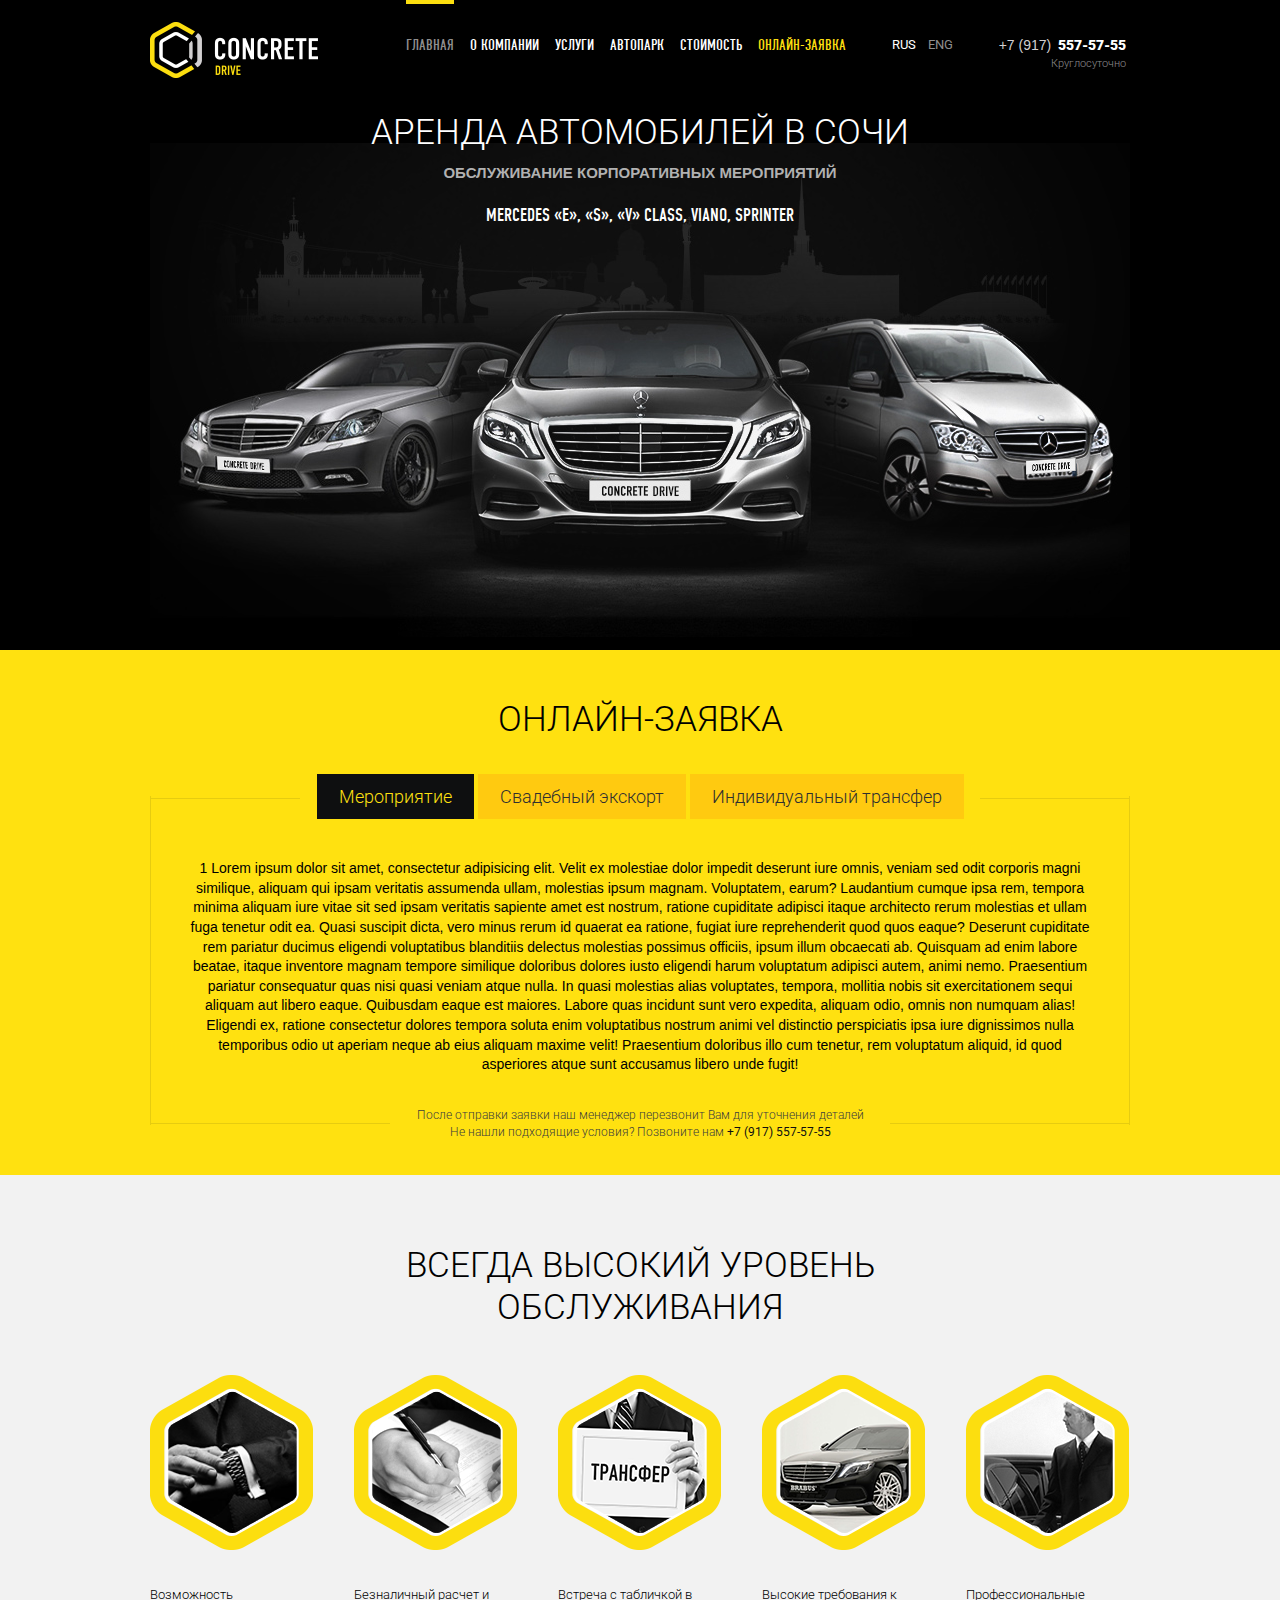
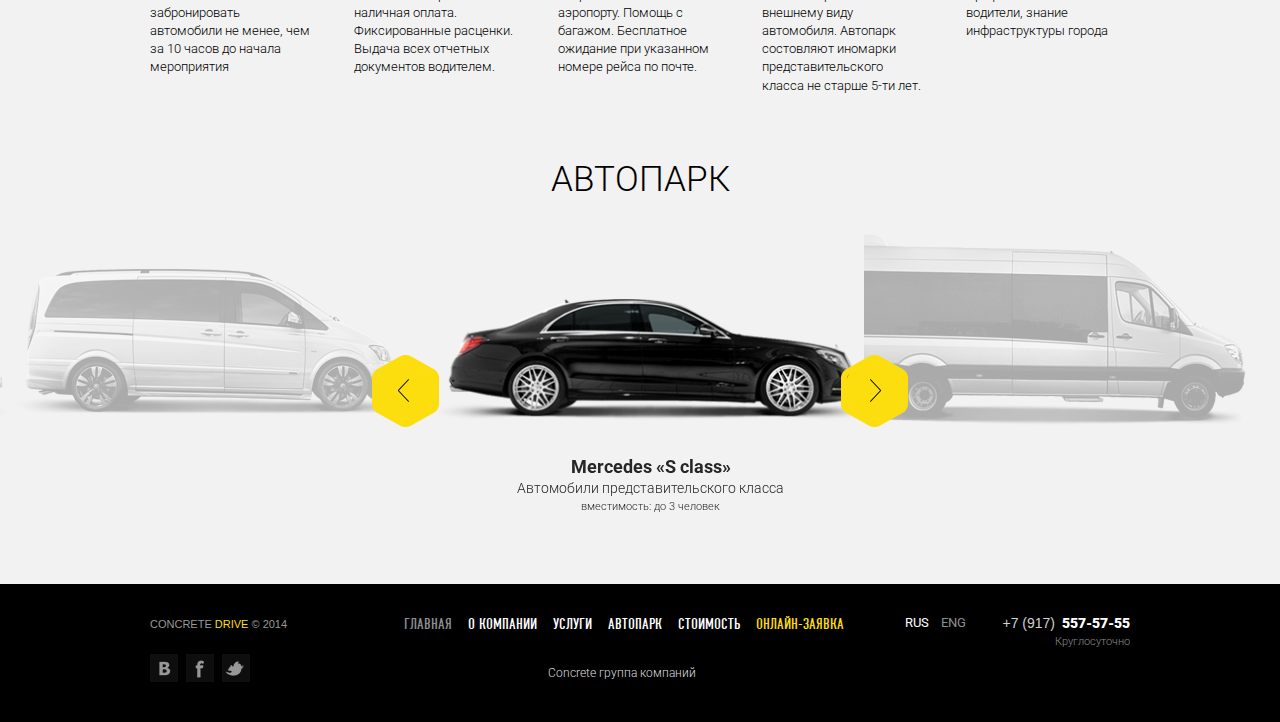
==== index.html @ 042c5b05 "init" ====
<!DOCTYPE html>
<html>
  <head>
    <title>Concrete</title>
    <meta charset="utf-8">
    <meta content="IE=edge, chrome=1" http-equiv="X-UA-Compatible">
    <meta content="yes" name="apple-mobile-web-app-capable">
    <meta content="black" name="apple-mobile-web-app-status-bar-style">
    <meta content="telephone=no" name="format-detection">
    <meta content="width=device-width, initial-scale=1.0" name="viewport">
    <link href="http://fonts.googleapis.com/css?family=Roboto:400,300,700,900&amp;subset=latin,cyrillic" rel="stylesheet" type="text/css">
    <link href="css/screen.css" rel="stylesheet">
  </head>
  <body>
    <div class="out">
      <div class="slide">
        <header>
          <div class="header-in"><a href="#" class="logo">Concrete drive</a>
            <div class="nav">
              <ul>
                <li><a href="#" class="is-active">главная</a></li>
                <li><a href="#">О КОМПАНИИ</a></li>
                <li><a href="#">услуги</a></li>
                <li><a href="#">автопарк</a></li>
                <li><a href="#">стоимость</a></li>
                <li><a href="#" class="is-special">онлайн-заявка       </a></li>
              </ul>
            </div>
            <div class="lang">
              <ul>
                <li><a href="#" class="is-active">rus</a></li>
                <li><a href="#">eng</a></li>
              </ul>
            </div>
            <div class="tel">
              <div class="tel-num"><span class="tel-num-pref">+7 (917)</span><span class="tel-num-num">557-57-55</span></div>
              <div class="tel-descr">Круглосуточно</div>
            </div>
          </div>
        </header>
        <div class="slide-in">
          <h1>Аренда автомобилей в Сочи</h1>
          <h3 class="h3-info">обслуживание корпоративных мероприятий</h3>
          <h3 class="h3-type">mercedes «e», «S», «V»  class,  viano,  sprinter</h3>
        </div>
      </div>
      <div class="bid">
        <div class="bid-in">
          <h1>онлайн-заявка</h1>
          <div class="tab js-tab-group">
            <ul class="tab-nav js-tab">
              <li class="m-first"><a href="js-tab1" class="tab-link">Мероприятие</a></li>
              <li><a href="js-tab2" class="tab-link">Свадебный экскорт</a></li>
              <li class="m-last"><a href="js-tab3" class="tab-link">Индивидуальный трансфер</a></li>
            </ul>
            <div class="tab-content">
              <div class="tab-item js-tab-cont js-tab1">
                <p>1 Lorem ipsum dolor sit amet, consectetur adipisicing elit. Velit ex molestiae dolor impedit deserunt iure omnis, veniam sed odit corporis magni similique, aliquam qui ipsam veritatis assumenda ullam, molestias ipsum magnam. Voluptatem, earum? Laudantium cumque ipsa rem, tempora minima aliquam iure vitae sit sed ipsam veritatis sapiente amet est nostrum, ratione cupiditate adipisci itaque architecto rerum molestias et ullam fuga tenetur odit ea. Quasi suscipit dicta, vero minus rerum id quaerat ea ratione, fugiat iure reprehenderit quod quos eaque? Deserunt cupiditate rem pariatur ducimus eligendi voluptatibus blanditiis delectus molestias possimus officiis, ipsum illum obcaecati ab. Quisquam ad enim labore beatae, itaque inventore magnam tempore similique doloribus dolores iusto eligendi harum voluptatum adipisci autem, animi nemo. Praesentium pariatur consequatur quas nisi quasi veniam atque nulla. In quasi molestias alias voluptates, tempora, mollitia nobis sit exercitationem sequi aliquam aut libero eaque. Quibusdam eaque est maiores. Labore quas incidunt sunt vero expedita, aliquam odio, omnis non numquam alias! Eligendi ex, ratione consectetur dolores tempora soluta enim voluptatibus nostrum animi vel distinctio perspiciatis ipsa iure dignissimos nulla temporibus odio ut aperiam neque ab eius aliquam maxime velit! Praesentium doloribus illo cum tenetur, rem voluptatum aliquid, id quod asperiores atque sunt accusamus libero unde fugit!</p>
              </div>
              <div class="tab-item js-tab-cont js-tab2">
                <p>2 Lorem ipsum dolor sit amet, consectetur adipisicing elit. Aspernatur provident, exercitationem nisi asperiores magni. Totam animi quasi sint corporis quos, culpa id iure itaque, aperiam deleniti asperiores. Aut, voluptatibus. Vitae dolore, dolor omnis corporis veritatis tempore hic commodi voluptatibus provident fuga porro quidem illo, sequi beatae facilis quasi officiis quo ut. Maxime saepe dicta beatae provident esse, cupiditate quae at non quod deserunt vero dolor suscipit, dolore nostrum voluptas. Animi nostrum similique non rem adipisci illo consequuntur laudantium! Modi molestias voluptatem impedit voluptatum, quis quod ipsum ratione totam at, eos illo nulla ab quam blanditiis quae rem culpa officia natus repellendus aspernatur aut saepe voluptate! Maiores illum laborum voluptate in pariatur atque tempora ducimus similique necessitatibus! Atque suscipit doloribus a mollitia inventore quae natus similique perferendis dolore culpa ipsum vero, modi quas quibusdam? Quaerat totam suscipit ut numquam impedit ipsa, architecto, soluta, repellendus omnis vel nam. Eaque beatae tempora quisquam rem magnam, voluptate et iste nihil quod. Eum praesentium saepe quos, quisquam atque quibusdam. Officiis voluptatibus necessitatibus eveniet amet, quis atque nisi quisquam dolorem. Molestias dicta saepe laborum, numquam animi deserunt ducimus consequuntur rem aut. Dolor id eos, magnam, quibusdam assumenda cumque quasi itaque, esse provident ipsum soluta quos quam.</p>
              </div>
              <div class="tab-item js-tab-cont js-tab3">
                <p>3 Lorem ipsum dolor sit amet, consectetur adipisicing elit. Laudantium, labore voluptatem quae consequuntur vitae, et quasi autem quis repellat ea veritatis vero adipisci quia sapiente. Excepturi, omnis, distinctio. Et quidem itaque labore modi illum, nulla minus tenetur corporis in assumenda animi voluptates debitis ex aperiam perferendis ducimus temporibus, tempora mollitia. Impedit adipisci soluta unde cum voluptatem eius inventore amet aliquam consequuntur dolorum, necessitatibus a natus ex, excepturi iure laudantium nostrum suscipit ullam! Provident nam consequuntur voluptatem non facilis consectetur necessitatibus ab hic distinctio est nulla recusandae ducimus ea repellendus eligendi eos cumque commodi perspiciatis, vel reprehenderit animi. Saepe modi a nulla quis hic placeat, temporibus laudantium accusamus obcaecati, ducimus mollitia voluptas deserunt, quas. Necessitatibus eum sequi aspernatur, rerum vero tenetur ut voluptas incidunt porro dolor a, iusto. Commodi expedita eaque consectetur veniam dolore porro reiciendis tempora, reprehenderit praesentium quod illum incidunt esse odit iure nostrum soluta, laudantium asperiores veritatis laboriosam. Minima aperiam, iusto officiis adipisci accusamus nobis culpa eaque illum sequi totam quidem necessitatibus fugit excepturi odit, non alias facilis, debitis, ad aliquam obcaecati hic accusantium id mollitia. Accusamus esse veniam molestias. Cupiditate impedit quas eum obcaecati dicta quia, vero aliquid provident atque commodi, dolorem cum ipsa ea consequuntur aspernatur?</p>
              </div>
            </div>
            <div class="tab-detail">
              <p>После отправки заявки наш менеджер перезвонит Вам для уточнения деталей</p>
              <p>Не нашли подходящие условия? Позвоните нам <strong>+7 (917) 557-57-55</strong></p>
            </div>
          </div>
        </div>
      </div>
      <div class="wrap">
        <div class="service">
          <div class="service-in">
            <h1>всегда высокий уровень <br> обслуживания</h1>
            <div class="service-items">
              <div class="service-item">
                <div class="service-media">
                  <div class="service-img"><img src="img/icons/img1.png" alt=""></div>
                </div>
                <div class="service-descr">Возможность забронировать автомобили не менее, чем за 10 часов до начала мероприятия</div>
              </div>
              <div class="service-item">
                <div class="service-media">
                  <div class="service-img"><img src="img/icons/img2.png" alt=""></div>
                </div>
                <div class="service-descr">Безналичный расчет и наличная оплата. Фиксированные расценки. Выдача всех отчетных документов водителем.</div>
              </div>
              <div class="service-item">
                <div class="service-media">
                  <div class="service-img"><img src="img/icons/img3.png" alt=""></div>
                </div>
                <div class="service-descr">Встреча с табличкой в аэропорту. Помощь с багажом. Бесплатное ожидание при указанном номере рейса по почте.</div>
              </div>
              <div class="service-item">
                <div class="service-media">
                  <div class="service-img"><img src="img/icons/img4.png" alt=""></div>
                </div>
                <div class="service-descr">Высокие требования к  внешнему виду автомобиля. Автопарк состовляют иномарки представительского класса не старше 5-ти лет.</div>
              </div>
              <div class="service-item">
                <div class="service-media">
                  <div class="service-img"><img src="img/icons/img5.png" alt=""></div>
                </div>
                <div class="service-descr">Профессиональные водители, знание инфраструктуры города</div>
              </div>
            </div>
          </div>
        </div>
        <div class="slider">
          <h1>Автопарк</h1>
          <div class="js-slick">
            <div class="slider-item">
              <div class="slider-media"><img src="img/car2.png" alt=""></div>
              <div class="slider-descr">
                <div class="slider-descr-title">Mercedes «S class»</div>
                <div class="slider-descr-note">Автомобили представительского класса</div>
                <div class="slider-descr-capacity">вместимость: до 3 человек</div>
              </div>
            </div>
            <div class="slider-item">
              <div class="slider-media"><img src="img/car1.png" alt=""></div>
              <div class="slider-descr">
                <div class="slider-descr-title">1 Mercedes «S class»</div>
                <div class="slider-descr-note">Автомобили представительского класса</div>
                <div class="slider-descr-capacity">вместимость: до 3 человек</div>
              </div>
            </div>
            <div class="slider-item">
              <div class="slider-media"><img src="img/car3.png" alt=""></div>
              <div class="slider-descr">
                <div class="slider-descr-title">3 Mercedes «S class»</div>
                <div class="slider-descr-note">Автомобили представительского класса</div>
                <div class="slider-descr-capacity">вместимость: до 3 человек</div>
              </div>
            </div>
            <div class="slider-item">
              <div class="slider-media"><img src="img/car1.png" alt=""></div>
              <div class="slider-descr">
                <div class="slider-descr-title">1 Mercedes «S class»</div>
                <div class="slider-descr-note">Автомобили представительского класса</div>
                <div class="slider-descr-capacity">вместимость: до 3 человек</div>
              </div>
            </div>
            <div class="slider-item">
              <div class="slider-media"><img src="img/car2.png" alt=""></div>
              <div class="slider-descr">
                <div class="slider-descr-title">Mercedes «S class»</div>
                <div class="slider-descr-note">Автомобили представительского класса</div>
                <div class="slider-descr-capacity">вместимость: до 3 человек</div>
              </div>
            </div>
            <div class="slider-item">
              <div class="slider-media"><img src="img/car3.png" alt=""></div>
              <div class="slider-descr">
                <div class="slider-descr-title">3 Mercedes «S class»</div>
                <div class="slider-descr-note">Автомобили представительского класса</div>
                <div class="slider-descr-capacity">вместимость: до 3 человек</div>
              </div>
            </div>
          </div>
        </div>
      </div>
    </div>
    <footer>
      <div class="footer-in">
        <div class="footer-left">
          <div class="copy"><span>Concrete </span><span class="copy-special">drive </span><span>© 2014</span></div>
          <ul class="social">
            <li><a href="#" class="vk"></a></li>
            <li><a href="#" class="fb"></a></li>
            <li><a href="#" class="tw"></a></li>
          </ul>
        </div>
        <div class="footer-right">
          <div class="lang">
            <ul>
              <li><a href="#" class="is-active">rus</a></li>
              <li><a href="#">eng</a></li>
            </ul>
          </div>
          <div class="tel">
            <div class="tel-num"><span class="tel-num-pref">+7 (917)</span><span class="tel-num-num">557-57-55</span></div>
            <div class="tel-descr">Круглосуточно</div>
          </div>
        </div>
        <div class="footer-center">
          <div class="nav m-footer">
            <ul>
              <li><a href="#" class="is-active">главная</a></li>
              <li><a href="#">О КОМПАНИИ</a></li>
              <li><a href="#">услуги</a></li>
              <li><a href="#">автопарк</a></li>
              <li><a href="#">стоимость</a></li>
              <li><a href="#" class="is-special">онлайн-заявка</a></li>
            </ul>
            <div class="nav-note">Сoncrete группа компаний</div>
          </div>
        </div>
      </div>
    </footer>
    <script data-headjs-load="js/init.js" src="js/lib/head.js"></script>
  </body>
</html>
---- css/screen.css ----
@charset "UTF-8";
html, body, div, span, applet, object, iframe, h1, h2, h3, h4, h5, h6, p, blockquote, pre, a, abbr, acronym, address, big, cite, code, del, dfn, em, img, ins, kbd, q, s, samp, small, strike, strong, sub, sup, tt, var, b, u, i, center, dl, dt, dd, ol, ul, li, fieldset, form, label, legend, table, caption, tbody, tfoot, thead, tr, th, td, article, aside, canvas, details, embed, figure, figcaption, footer, header, hgroup, menu, nav, output, ruby, section, summary, time, mark, audio, video { margin: 0; padding: 0; border: 0; vertical-align: baseline; }

body, html { height: 100%; }

img, fieldset, a img { border: none; }

input[type="submit"], button { cursor: pointer; }
input[type="submit"]::-moz-focus-inner, button::-moz-focus-inner { padding: 0; border: 0; }

textarea { overflow: auto; }

input, button { margin: 0; padding: 0; border: 0; }

input, textarea, select, button, h1, h2, h3, h4, h5, h6, a, span, a:focus { outline: none; }

ul, ol { list-style-type: none; }

@media only screen and (min-device-width: 320px) and (max-device-width: 480px) { * { -webkit-text-size-adjust: none; } }
table { border-spacing: 0; border-collapse: collapse; width: 100%; }

.slick-slider { position: relative; display: block; box-sizing: border-box; -moz-box-sizing: border-box; -webkit-touch-callout: none; -webkit-user-select: none; -khtml-user-select: none; -moz-user-select: none; -ms-user-select: none; user-select: none; -ms-touch-action: pan-y; touch-action: pan-y; -webkit-tap-highlight-color: transparent; }

.slick-list { position: relative; overflow: hidden; display: block; margin: 0; padding: 0; }
.slick-list:focus { outline: none; }
.slick-loading .slick-list { background: white slick-image-url("ajax-loader.gif") center center no-repeat; }
.slick-list.dragging { cursor: pointer; cursor: hand; }

.slick-slider .slick-list, .slick-track, .slick-slide, .slick-slide img { -webkit-transform: translate3d(0, 0, 0); -moz-transform: translate3d(0, 0, 0); -ms-transform: translate3d(0, 0, 0); -o-transform: translate3d(0, 0, 0); transform: translate3d(0, 0, 0); }

.slick-track { margin: 0 10px; }

.slick-track { position: relative; left: 0; top: 0; display: block; zoom: 1; }
.slick-track:before, .slick-track:after { content: ""; display: table; }
.slick-track:after { clear: both; }
.slick-loading .slick-track { visibility: hidden; }

.slick-slide { float: left; height: 100%; min-height: 1px; display: none; }
.slick-slide img { display: block; max-width: 100%; }
.slick-slide.slick-loading img { display: none; }
.slick-slide.dragging img { pointer-events: none; }
.slick-initialized .slick-slide { display: block; }
.slick-loading .slick-slide { visibility: hidden; }
.slick-vertical .slick-slide { display: block; height: auto; border: 1px solid transparent; }

.slick-prev, .slick-next { position: absolute; top: 50%; margin-top: -14px; font: 0/0 a; text-shadow: none; color: transparent; height: 50px; background: none; }
.slick-prev:focus, .slick-next:focus { outline: none; }
.slick-prev.slick-disabled, .slick-next.slick-disabled { opacity: 0.2; }
.slick-prev:before, .slick-next:before { height: 50px; line-height: 50px; }

.slick-prev { left: 0; }
.slick-prev:before { content: "←"; display: inline-block; vertical-align: middle; font-size: 61px; color: white; }

.slick-next { right: 0; }
.slick-next:before { content: "→"; display: inline-block; vertical-align: middle; font-size: 61px; color: white; }

.slick-dots { text-align: center; position: absolute; margin: 0; bottom: 0; left: 0; right: 0; }
.slick-dots li { position: relative; display: inline-block; padding: 0 3px; }
.slick-dots li.slick-active button { opacity: 0.3; box-shadow: none; }
.slick-dots li:before { display: none; }
.slick-dots button { display: block; width: 6px; height: 6px; background: white; -moz-box-shadow: 0 1px 5px rgba(0, 0, 0, 0.25); -webkit-box-shadow: 0 1px 5px rgba(0, 0, 0, 0.25); box-shadow: 0 1px 5px rgba(0, 0, 0, 0.25); cursor: pointer; font: 0/0 a; text-shadow: none; color: transparent; border-radius: 50%; }
.slick-dots button:hover { box-shadow: none; }

@font-face { font-family: DinConC; src: url("../fonts/DINCONCM.eot"); src: url("../fonts/DINCONCM.eot?#iefix") format("embedded-opentype"), url("../fonts/DINCONCM.woff") format("woff"), url("../fonts/DINCONCM.ttf") format("truetype"); font-weight: normal; font-style: normal; }
header .header-in, footer .footer-in, .slide .slide-in, .bid .bid-in, .service .service-in { width: 980px; margin-left: auto; margin-right: auto; }

body { min-width: 980px; font-size: 14px; font-family: Arial, sans-serif; line-height: 1.4; -webkit-font-smoothing: antialiased; -moz-osx-font-smoothing: antialiased; }
body ::selection { background: #fcde0f; }
body ::-moz-selection { background: #fcde0f; }

h1 { font-family: "Roboto", sans-serif; font-weight: 300; font-style: normal; font-size: 35px; text-transform: uppercase; }

.logo { margin-top: 22px; margin-right: 80px; display: inline-block; vertical-align: middle; background: url('../img/icons-s4392cb8907.png') 0 -1084px no-repeat; width: 168px; height: 56px; font-size: 0; }

.nav { display: inline-block; vertical-align: top; }
.nav.m-footer a { padding: 0; }
.nav.m-footer a.is-active:before { content: none; }
.nav.m-footer .nav-note { margin-top: 30px; text-align: center; font-size: 12px; font-family: "Roboto", sans-serif; font-weight: 300; font-style: normal; color: #dfdfdf; }
.nav .nav-ico { display: none; cursor: pointer; background: url('../img/icons-s4392cb8907.png') 0 -1150px no-repeat; width: 24px; height: 21px; position: absolute; top: 73px; right: 27px; }
.nav ul { margin-left: -12px; *zoom: 1; }
.nav ul:after { content: " "; display: table; clear: both; }
.nav li { float: left; margin-left: 16px; }
.nav a { display: block; padding-top: 35px; text-transform: uppercase; text-decoration: none; font-size: 15px; color: white; font-family: "DinConC", Arial, sans-serif; font-weight: 400; font-style: normal; position: relative; }
.nav a.is-active { color: #8f8e8e; }
.nav a.is-active:before { content: ""; height: 4px; background: #fcde0f; position: absolute; top: 0; left: 0; right: 0; }
.nav a.is-special { color: #fcde0f; }

.lang { margin: 0 42px; display: inline-block; vertical-align: top; }
.lang ul { *zoom: 1; }
.lang ul:after { content: " "; display: table; clear: both; }
.lang li { float: left; margin-left: 12px; }
.lang li:first-child { margin-left: 0; }
.lang a { display: block; padding-top: 36px; font-size: 13px; text-transform: uppercase; text-decoration: none; font-family: "Roboto", sans-serif; font-weight: 400; font-style: normal; color: #8f8e8e; }
.lang a.is-active { color: white; }

.tel { margin-top: 36px; display: inline-block; vertical-align: top; }
.tel .tel-num .tel-num-pref { color: #d2d0d1; }
.tel .tel-num .tel-num-num { margin-left: 7px; font-family: "Roboto", sans-serif; font-weight: 900; font-style: normal; color: white; }
.tel .tel-descr { font-family: "Roboto", sans-serif; font-weight: 300; font-style: normal; font-size: 11px; color: #8f8e8e; text-align: right; }

footer { padding: 30px 0 40px; background: black; color: white; }
footer .footer-in { *zoom: 1; }
footer .footer-in:after { content: " "; display: table; clear: both; }
footer .footer-in .footer-left { width: 250px; float: left; }
footer .footer-in .footer-right { width: 250px; float: right; overflow: hidden; }
footer .footer-in .footer-center { overflow: hidden; }
footer .lang, footer .tel { margin: 0; }
footer .lang a, footer .tel a { padding-top: 0; }
footer .lang { margin-left: 25px; float: left; }
footer .tel { float: right; }

.copy { margin-bottom: 20px; }
.copy span { text-transform: uppercase; font-size: 11px; color: #979797; }
.copy span.copy-special { color: #fcde0f; }

.slide { min-height: 650px; background: black; color: white; position: relative; }
.slide:before { content: ""; width: 980px; height: 507px; background: url("../img/bg.jpg"); position: absolute; bottom: 0px; left: 50%; margin-left: -490px; }
.slide .slide-in { margin-top: 30px; position: relative; z-index: 666; text-align: center; }
.slide h1 { margin-bottom: 5px; }
.slide .h3-info { margin-bottom: 20px; font-size: 15px; text-transform: uppercase; color: #b1b1b1; }
.slide .h3-type { font-size: 18px; text-transform: uppercase; font-family: "DinConC", Arial, sans-serif; font-weight: 400; font-style: normal; }

.bid { background: #ffe110; }
.bid .bid-in { padding: 45px 0 0px; }
.bid h1 { margin-bottom: 30px; text-align: center; }

.tab { padding-bottom: 100px; overflow: hidden; text-align: center; position: relative; }
.tab .tab-nav { text-align: center; font-size: 0; position: relative; }
.tab li { display: inline-block; vertical-align: middle; margin-left: 4px; }
.tab li:first-child { margin-left: 0; }
.tab li.is-active a { background: #0e0f10; color: #ffe110; }
.tab li.m-first:before { content: ""; width: 150px; height: 1px; background: #e6cc10; position: absolute; top: 24px; left: 0; }
.tab li.m-last:before { content: ""; width: 150px; height: 1px; background: #e6cc10; position: absolute; top: 24px; right: 0; }
.tab .tab-link { display: block; padding: 10px 22px; background: #ffca10; font-size: 18px; font-family: "Roboto", sans-serif; font-weight: 300; font-style: normal; text-decoration: none; color: #302f2f; }
.tab .tab-content { padding: 40px 40px 0; position: relative; }
.tab .tab-content:before, .tab .tab-content:after { content: ""; width: 1px; background: #e6cc10; position: absolute; top: -23px; bottom: -50px; }
.tab .tab-content:before { left: 0; }
.tab .tab-content:after { right: 0; }
.tab .tab-detail { width: 500px; position: absolute; left: 50%; margin-left: -250px; bottom: 34px; font-size: 12px; color: #3d3d3d; font-family: "Roboto", sans-serif; font-weight: 300; font-style: normal; }
.tab .tab-detail strong { color: #0e0f10; }
.tab .tab-detail:before { content: ""; width: 240px; height: 1px; background: #e6cc10; position: absolute; top: 16px; left: -240px; }
.tab .tab-detail:after { content: ""; width: 240px; height: 1px; background: #e6cc10; position: absolute; top: 16px; right: -240px; }

.social { *zoom: 1; }
.social:after { content: " "; display: table; clear: both; }
.social li { float: left; margin-left: 8px; }
.social li:first-child { margin-left: 0; }
.social a { display: block; }
.social a:hover { filter: progid:DXImageTransform.Microsoft.Alpha(Opacity=80); opacity: 0.8; }
.social a.vk { background: url('../img/icons-s4392cb8907.png') 0 -1472px no-repeat; width: 28px; height: 28px; }
.social a.fb { background: url('../img/icons-s4392cb8907.png') 0 -71px no-repeat; width: 28px; height: 28px; }
.social a.tw { background: url('../img/icons-s4392cb8907.png') 0 -1434px no-repeat; width: 28px; height: 28px; }

.wrap { padding: 70px 0; background: #f2f2f2; }

.service h1 { margin-bottom: 45px; line-height: 1.2; text-align: center; }
.service .service-items { margin-bottom: 60px; *zoom: 1; }
.service .service-items:after { content: " "; display: table; clear: both; }
.service .service-item { width: 164px; margin-left: 40px; float: left; }
.service .service-item:first-child { margin-left: 0; }
.service .service-media { margin-top: 14px; margin-bottom: 50px; position: relative; }
.service .service-media:before { content: ""; background: url('../img/icons-s4392cb8907.png') 0 -109px no-repeat; width: 163px; height: 175px; position: absolute; top: -13px; left: 0px; }
.service .service-img { width: 135px; height: 148px; margin: 0 auto; overflow: hidden; }
.service .service-descr { font-size: 13px; font-family: "Roboto", sans-serif; font-weight: 300; font-style: normal; }

.slider { position: relative; }
.slider h1 { margin-bottom: 20px; text-align: center; }
.slider .slider-items { min-width: 980px; *zoom: 1; }
.slider .slider-items:after { content: " "; display: table; clear: both; }
.slider .slider-item { float: left; width: 33.333%; }
.slider .slider-item.slick-center .slider-descr { display: block; }
.slider .slider-item.slick-center .slider-media img { filter: grayscale(0); -webkit-filter: grayscale(0); -moz-filter: grayscale(0); -ms-filter: grayscale(0); -o-filter: grayscale(0); filter: url("data:image/svg+xml;utf8,<svg xmlns='http://www.w3.org/2000/svg'><filter id='grayscale'><feColorMatrix type='saturate' values='0'/></filter></svg>#grayscale"); filter: gray; -webkit-filter: grayscale(0); filter: progid:DXImageTransform.Microsoft.Alpha(enabled=false); opacity: 1; }
.slider .slider-media { height: 215px; line-height: 215px; margin-bottom: 15px; }
.slider .slider-media img { vertical-align: bottom; filter: grayscale(100%); -webkit-filter: grayscale(100%); -moz-filter: grayscale(100%); -ms-filter: grayscale(100%); -o-filter: grayscale(100%); filter: url("data:image/svg+xml;utf8,<svg xmlns='http://www.w3.org/2000/svg'><filter id='grayscale'><feColorMatrix type='saturate' values='1'/></filter></svg>#grayscale"); filter: gray; -webkit-filter: grayscale(1); filter: progid:DXImageTransform.Microsoft.Alpha(Opacity=30); opacity: 0.3; }
.slider .slider-descr { display: none; color: #262626; text-align: center; }
.slider .slider-descr .slider-descr-title { font-size: 18px; font-family: "Roboto", sans-serif; font-weight: 700; font-style: normal; }
.slider .slider-descr .slider-descr-note { font-size: 14px; font-family: "Roboto", sans-serif; font-weight: 300; font-style: normal; }
.slider .slider-descr .slider-descr-capacity { font-size: 11px; font-family: "Roboto", sans-serif; font-weight: 300; font-style: normal; }
.slider .slick-prev:before, .slider .slick-next:before { content: none; }
.slider .slick-prev { background: url('../img/icons-s4392cb8907.png') 0 -1352px no-repeat; width: 67px; height: 72px; position: absolute; top: 145px; left: 33%; margin-left: -50px; z-index: 666; cursor: pointer; }
.slider .slick-prev:hover { filter: progid:DXImageTransform.Microsoft.Alpha(Opacity=70); opacity: 0.7; }
.slider .slick-next { background: url('../img/icons-s4392cb8907.png') 0 -1270px no-repeat; width: 67px; height: 72px; position: absolute; top: 145px; right: 33%; margin-right: -50px; z-index: 666; cursor: pointer; }
.slider .slick-next:hover { filter: progid:DXImageTransform.Microsoft.Alpha(Opacity=70); opacity: 0.7; }

@media only screen and (max-width: 500px) { body { min-width: 100%; }
  header .header-in, footer .footer-in, .slide .slide-in, .bid .bid-in, .service .service-in { width: 100%; }
  .slide { min-height: 580px; }
  .slide:before { width: 320px; height: 210px; background: url("../img/bg_mobile.jpg"); position: absolute; bottom: 0px; left: 50%; margin-left: -160px; }
  .slide .slide-in .h3-type { padding: 0 50px; }
  header .lang, header .tel .tel-descr { display: none; }
  .nav ul { display: none; }
  .nav .nav-ico { display: inline-block; }
  .logo { margin-top: 57px; margin-left: 16px; }
  .tel { width: 180px; margin: 0; position: absolute; top: 20px; left: 50%; margin-left: -90px; text-align: center; }
  .tel .tel-num-pref, .tel .tel-num-num { border-bottom: 1px dashed #666666; }
  .tel .tel-num-pref { display: inline-block; line-height: 18px; }
  .tel .tel-num .tel-num-num { padding-left: 8px; margin-left: 0; } }
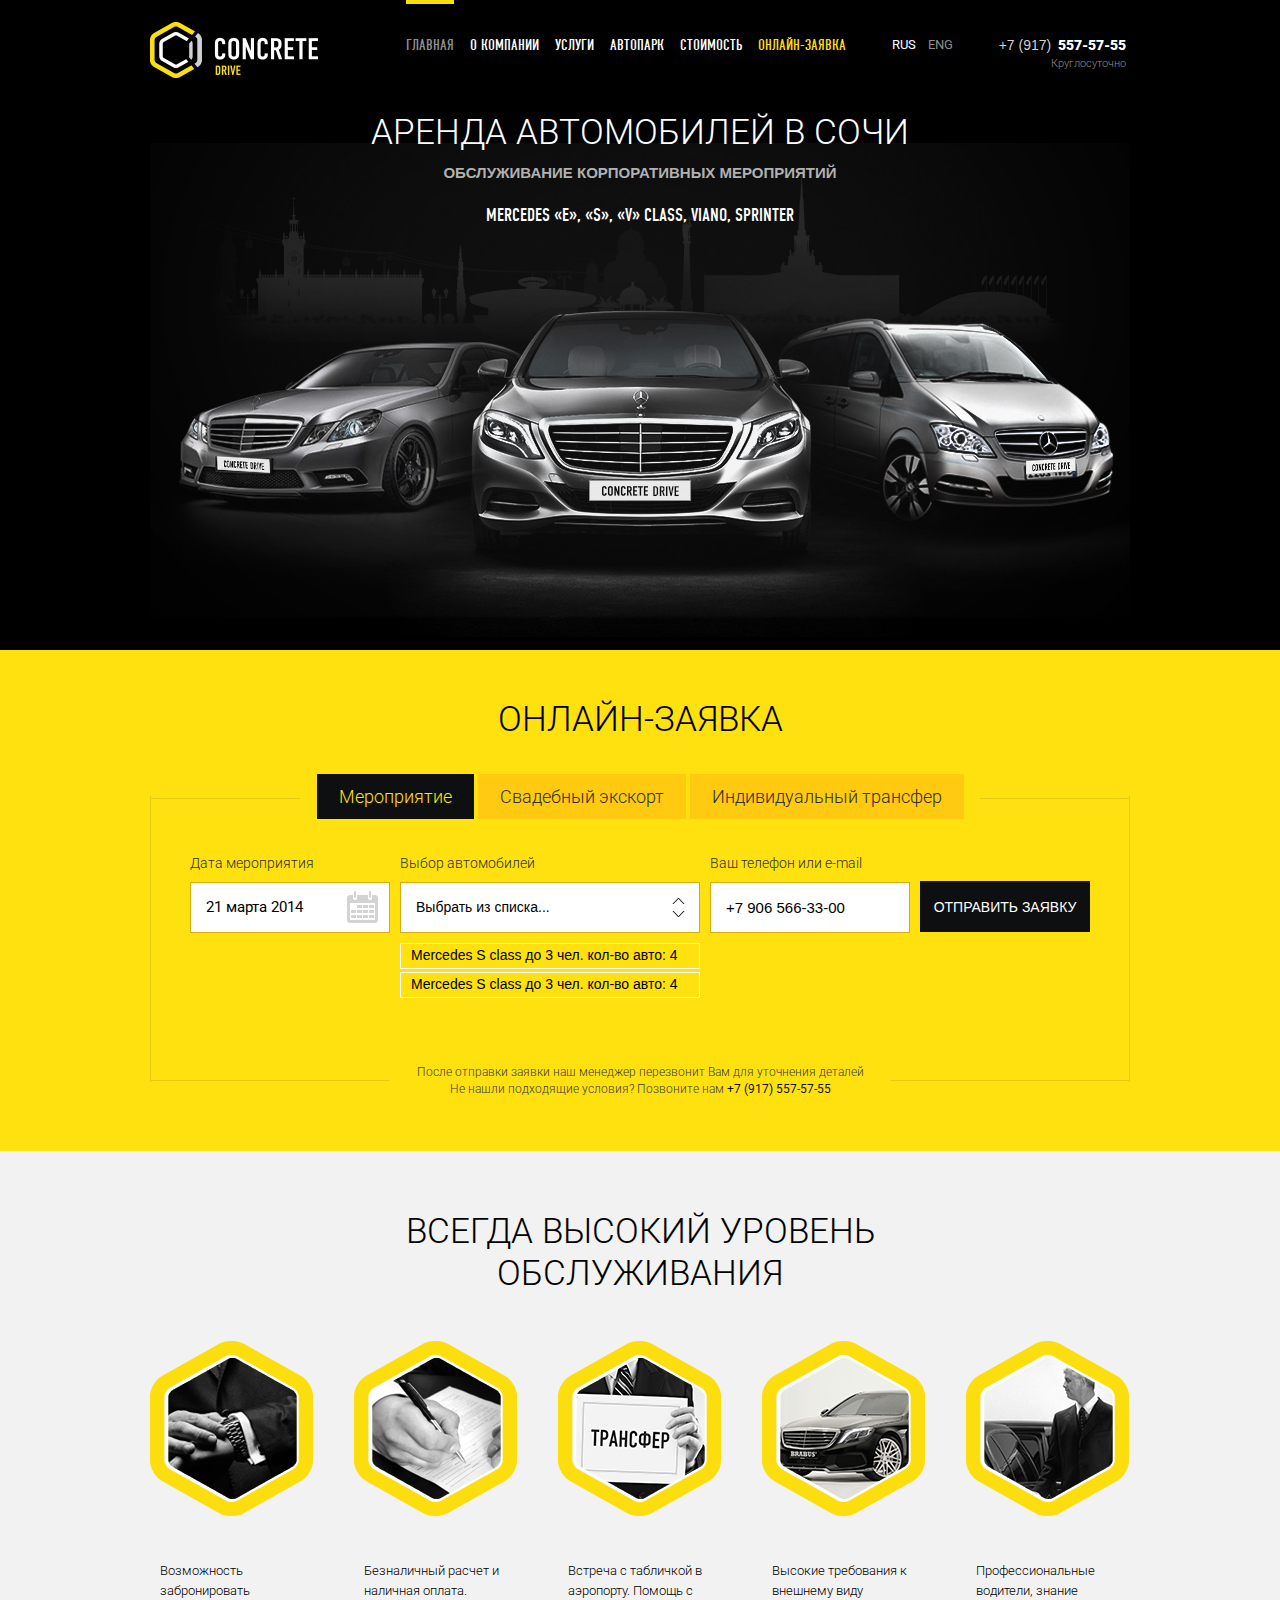
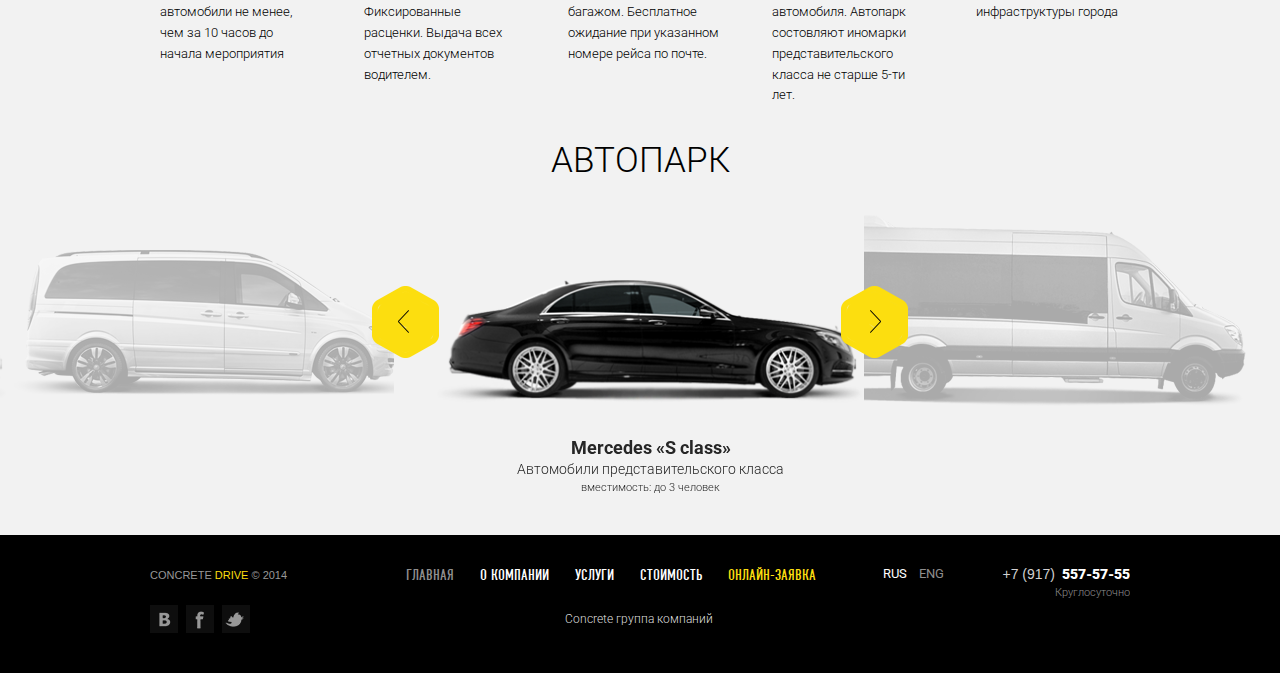
==== commit a9436467: "upd form and pixel-perf desxtop" ====
--- a/index.html
+++ b/index.html
@@ -13,17 +13,27 @@
   </head>
   <body>
     <div class="out">
+      <div class="nav-overlay"></div>
       <div class="slide">
         <header>
           <div class="header-in"><a href="#" class="logo">Concrete drive</a>
             <div class="nav">
+              <div class="nav-ico js-nav-open"></div>
               <ul>
-                <li><a href="#" class="is-active">главная</a></li>
-                <li><a href="#">О КОМПАНИИ</a></li>
-                <li><a href="#">услуги</a></li>
-                <li><a href="#">автопарк</a></li>
-                <li><a href="#">стоимость</a></li>
-                <li><a href="#" class="is-special">онлайн-заявка       </a></li>
+                <li class="mobile">
+                  <div class="nav-item"><i class="nav-ico2"></i><span>меню</span><i class="nav-close js-nav-close"></i></div>
+                </li>
+                <li><a href="#" class="is-active"><span class="nav-item">главная</span></a></li>
+                <li><a href="#">
+                    <div class="nav-item">О КОМПАНИИ</div></a></li>
+                <li><a href="#">
+                    <div class="nav-item">услуги</div></a></li>
+                <li><a href="#">
+                    <div class="nav-item">автопарк</div></a></li>
+                <li><a href="#">
+                    <div class="nav-item">cтоимость</div></a></li>
+                <li><a href="#" class="is-special">
+                    <div class="nav-item">онлайн-заявка       </div></a></li>
               </ul>
             </div>
             <div class="lang">
@@ -55,7 +65,36 @@
             </ul>
             <div class="tab-content">
               <div class="tab-item js-tab-cont js-tab1">
-                <p>1 Lorem ipsum dolor sit amet, consectetur adipisicing elit. Velit ex molestiae dolor impedit deserunt iure omnis, veniam sed odit corporis magni similique, aliquam qui ipsam veritatis assumenda ullam, molestias ipsum magnam. Voluptatem, earum? Laudantium cumque ipsa rem, tempora minima aliquam iure vitae sit sed ipsam veritatis sapiente amet est nostrum, ratione cupiditate adipisci itaque architecto rerum molestias et ullam fuga tenetur odit ea. Quasi suscipit dicta, vero minus rerum id quaerat ea ratione, fugiat iure reprehenderit quod quos eaque? Deserunt cupiditate rem pariatur ducimus eligendi voluptatibus blanditiis delectus molestias possimus officiis, ipsum illum obcaecati ab. Quisquam ad enim labore beatae, itaque inventore magnam tempore similique doloribus dolores iusto eligendi harum voluptatum adipisci autem, animi nemo. Praesentium pariatur consequatur quas nisi quasi veniam atque nulla. In quasi molestias alias voluptates, tempora, mollitia nobis sit exercitationem sequi aliquam aut libero eaque. Quibusdam eaque est maiores. Labore quas incidunt sunt vero expedita, aliquam odio, omnis non numquam alias! Eligendi ex, ratione consectetur dolores tempora soluta enim voluptatibus nostrum animi vel distinctio perspiciatis ipsa iure dignissimos nulla temporibus odio ut aperiam neque ab eius aliquam maxime velit! Praesentium doloribus illo cum tenetur, rem voluptatum aliquid, id quod asperiores atque sunt accusamus libero unde fugit!</p>
+                <div class="form">
+                  <div class="form-row">
+                    <div class="form-col m-col1">
+                      <div class="form-title">Дата мероприятия</div>
+                      <div class="form-date"><span class="form-date-day">21 марта 2014</span><i class="form-date-ico"></i></div>
+                    </div>
+                    <div class="form-col m-col2">
+                      <div class="form-title">Выбор автомобилей</div>
+                      <div class="form-select js-select"><span class="form-select-meta">Выбрать из списка...</span><i class="form-select-ico"></i></div>
+                      <div class="form-list">
+                        <ul>
+                          <li>
+                            <div class="form-list-item">Mercedes S class до 3 чел. кол-во авто: 4</div>
+                          </li>
+                          <li>
+                            <div class="form-list-item">Mercedes S class до 3 чел. кол-во авто: 4</div>
+                          </li>
+                        </ul>
+                      </div>
+                    </div>
+                    <div class="form-col m-col3">
+                      <div class="form-title">Ваш телефон или e-mail</div>
+                      <input type="text" placeholder="+7 906 566-33-00" class="input">
+                    </div>
+                    <div class="form-col m-col4">
+                      <div class="form-title"></div>
+                      <button class="form-btn">ОТПРАВИТЬ ЗАЯВКУ</button>
+                    </div>
+                  </div>
+                </div>
               </div>
               <div class="tab-item js-tab-cont js-tab2">
                 <p>2 Lorem ipsum dolor sit amet, consectetur adipisicing elit. Aspernatur provident, exercitationem nisi asperiores magni. Totam animi quasi sint corporis quos, culpa id iure itaque, aperiam deleniti asperiores. Aut, voluptatibus. Vitae dolore, dolor omnis corporis veritatis tempore hic commodi voluptatibus provident fuga porro quidem illo, sequi beatae facilis quasi officiis quo ut. Maxime saepe dicta beatae provident esse, cupiditate quae at non quod deserunt vero dolor suscipit, dolore nostrum voluptas. Animi nostrum similique non rem adipisci illo consequuntur laudantium! Modi molestias voluptatem impedit voluptatum, quis quod ipsum ratione totam at, eos illo nulla ab quam blanditiis quae rem culpa officia natus repellendus aspernatur aut saepe voluptate! Maiores illum laborum voluptate in pariatur atque tempora ducimus similique necessitatibus! Atque suscipit doloribus a mollitia inventore quae natus similique perferendis dolore culpa ipsum vero, modi quas quibusdam? Quaerat totam suscipit ut numquam impedit ipsa, architecto, soluta, repellendus omnis vel nam. Eaque beatae tempora quisquam rem magnam, voluptate et iste nihil quod. Eum praesentium saepe quos, quisquam atque quibusdam. Officiis voluptatibus necessitatibus eveniet amet, quis atque nisi quisquam dolorem. Molestias dicta saepe laborum, numquam animi deserunt ducimus consequuntur rem aut. Dolor id eos, magnam, quibusdam assumenda cumque quasi itaque, esse provident ipsum soluta quos quam.</p>
@@ -104,7 +143,7 @@
                 <div class="service-media">
                   <div class="service-img"><img src="img/icons/img5.png" alt=""></div>
                 </div>
-                <div class="service-descr">Профессиональные водители, знание инфраструктуры города</div>
+                <div class="service-descr">Профессиональные водители, знание инфраструктуры города   </div>
               </div>
             </div>
           </div>
@@ -192,7 +231,6 @@
               <li><a href="#" class="is-active">главная</a></li>
               <li><a href="#">О КОМПАНИИ</a></li>
               <li><a href="#">услуги</a></li>
-              <li><a href="#">автопарк</a></li>
               <li><a href="#">стоимость</a></li>
               <li><a href="#" class="is-special">онлайн-заявка</a></li>
             </ul>
--- a/css/screen.css
+++ b/css/screen.css
@@ -1,7 +1,5 @@
 @charset "UTF-8";
 html, body, div, span, applet, object, iframe, h1, h2, h3, h4, h5, h6, p, blockquote, pre, a, abbr, acronym, address, big, cite, code, del, dfn, em, img, ins, kbd, q, s, samp, small, strike, strong, sub, sup, tt, var, b, u, i, center, dl, dt, dd, ol, ul, li, fieldset, form, label, legend, table, caption, tbody, tfoot, thead, tr, th, td, article, aside, canvas, details, embed, figure, figcaption, footer, header, hgroup, menu, nav, output, ruby, section, summary, time, mark, audio, video { margin: 0; padding: 0; border: 0; vertical-align: baseline; }
-
-body, html { height: 100%; }
 
 img, fieldset, a img { border: none; }
 
@@ -67,19 +65,27 @@
 body { min-width: 980px; font-size: 14px; font-family: Arial, sans-serif; line-height: 1.4; -webkit-font-smoothing: antialiased; -moz-osx-font-smoothing: antialiased; }
 body ::selection { background: #fcde0f; }
 body ::-moz-selection { background: #fcde0f; }
+body.is-overlay { position: relative; }
+body.is-overlay .nav-overlay { display: block; }
+body.is-overlay .nav li.mobile { display: block; }
 
 h1 { font-family: "Roboto", sans-serif; font-weight: 300; font-style: normal; font-size: 35px; text-transform: uppercase; }
 
 .logo { margin-top: 22px; margin-right: 80px; display: inline-block; vertical-align: middle; background: url('../img/icons-s4392cb8907.png') 0 -1084px no-repeat; width: 168px; height: 56px; font-size: 0; }
+
+.nav-overlay { display: none; z-index: 999; position: absolute; top: 0; bottom: 0; left: 0; right: 0; background: black; filter: progid:DXImageTransform.Microsoft.Alpha(Opacity=90); opacity: 0.9; }
 
 .nav { display: inline-block; vertical-align: top; }
 .nav.m-footer a { padding: 0; }
 .nav.m-footer a.is-active:before { content: none; }
-.nav.m-footer .nav-note { margin-top: 30px; text-align: center; font-size: 12px; font-family: "Roboto", sans-serif; font-weight: 300; font-style: normal; color: #dfdfdf; }
+.nav.m-footer .nav-note { width: 478px; margin-top: 25px; text-align: center; font-size: 12px; font-family: "Roboto", sans-serif; font-weight: 300; font-style: normal; color: #dfdfdf; }
+.nav.m-footer li { margin-left: 26px; }
+.nav.m-footer li:first-child { margin-left: 18px; }
 .nav .nav-ico { display: none; cursor: pointer; background: url('../img/icons-s4392cb8907.png') 0 -1150px no-repeat; width: 24px; height: 21px; position: absolute; top: 73px; right: 27px; }
 .nav ul { margin-left: -12px; *zoom: 1; }
 .nav ul:after { content: " "; display: table; clear: both; }
 .nav li { float: left; margin-left: 16px; }
+.nav li.mobile { display: none; }
 .nav a { display: block; padding-top: 35px; text-transform: uppercase; text-decoration: none; font-size: 15px; color: white; font-family: "DinConC", Arial, sans-serif; font-weight: 400; font-style: normal; position: relative; }
 .nav a.is-active { color: #8f8e8e; }
 .nav a.is-active:before { content: ""; height: 4px; background: #fcde0f; position: absolute; top: 0; left: 0; right: 0; }
@@ -106,7 +112,7 @@
 footer .footer-in .footer-center { overflow: hidden; }
 footer .lang, footer .tel { margin: 0; }
 footer .lang a, footer .tel a { padding-top: 0; }
-footer .lang { margin-left: 25px; float: left; }
+footer .lang { margin-left: 3px; float: left; }
 footer .tel { float: right; }
 
 .copy { margin-bottom: 20px; }
@@ -120,23 +126,23 @@
 .slide .h3-info { margin-bottom: 20px; font-size: 15px; text-transform: uppercase; color: #b1b1b1; }
 .slide .h3-type { font-size: 18px; text-transform: uppercase; font-family: "DinConC", Arial, sans-serif; font-weight: 400; font-style: normal; }
 
-.bid { background: #ffe110; }
+.bid { padding-bottom: 53px; background: #ffe110; }
 .bid .bid-in { padding: 45px 0 0px; }
 .bid h1 { margin-bottom: 30px; text-align: center; }
 
 .tab { padding-bottom: 100px; overflow: hidden; text-align: center; position: relative; }
 .tab .tab-nav { text-align: center; font-size: 0; position: relative; }
-.tab li { display: inline-block; vertical-align: middle; margin-left: 4px; }
-.tab li:first-child { margin-left: 0; }
-.tab li.is-active a { background: #0e0f10; color: #ffe110; }
-.tab li.m-first:before { content: ""; width: 150px; height: 1px; background: #e6cc10; position: absolute; top: 24px; left: 0; }
-.tab li.m-last:before { content: ""; width: 150px; height: 1px; background: #e6cc10; position: absolute; top: 24px; right: 0; }
-.tab .tab-link { display: block; padding: 10px 22px; background: #ffca10; font-size: 18px; font-family: "Roboto", sans-serif; font-weight: 300; font-style: normal; text-decoration: none; color: #302f2f; }
-.tab .tab-content { padding: 40px 40px 0; position: relative; }
-.tab .tab-content:before, .tab .tab-content:after { content: ""; width: 1px; background: #e6cc10; position: absolute; top: -23px; bottom: -50px; }
+.tab .tab-nav li { display: inline-block; vertical-align: middle; margin-left: 4px; }
+.tab .tab-nav li:first-child { margin-left: 0; }
+.tab .tab-nav li.is-active a { background: #0e0f10; color: #ffe110; }
+.tab .tab-nav li.m-first:before { content: ""; width: 150px; height: 1px; background: #e6cc10; position: absolute; top: 24px; left: 0; }
+.tab .tab-nav li.m-last:before { content: ""; width: 150px; height: 1px; background: #e6cc10; position: absolute; top: 24px; right: 0; }
+.tab .tab-nav .tab-link { display: block; padding: 10px 22px; background: #ffca10; font-size: 18px; font-family: "Roboto", sans-serif; font-weight: 300; font-style: normal; text-decoration: none; color: #302f2f; }
+.tab .tab-content { padding: 35px 40px 0; position: relative; }
+.tab .tab-content:before, .tab .tab-content:after { content: ""; width: 1px; background: #e6cc10; position: absolute; top: -23px; bottom: -84px; }
 .tab .tab-content:before { left: 0; }
 .tab .tab-content:after { right: 0; }
-.tab .tab-detail { width: 500px; position: absolute; left: 50%; margin-left: -250px; bottom: 34px; font-size: 12px; color: #3d3d3d; font-family: "Roboto", sans-serif; font-weight: 300; font-style: normal; }
+.tab .tab-detail { width: 500px; position: absolute; left: 50%; margin-left: -250px; bottom: 0px; font-size: 12px; color: #3d3d3d; font-family: "Roboto", sans-serif; font-weight: 300; font-style: normal; }
 .tab .tab-detail strong { color: #0e0f10; }
 .tab .tab-detail:before { content: ""; width: 240px; height: 1px; background: #e6cc10; position: absolute; top: 16px; left: -240px; }
 .tab .tab-detail:after { content: ""; width: 240px; height: 1px; background: #e6cc10; position: absolute; top: 16px; right: -240px; }
@@ -151,17 +157,17 @@
 .social a.fb { background: url('../img/icons-s4392cb8907.png') 0 -71px no-repeat; width: 28px; height: 28px; }
 .social a.tw { background: url('../img/icons-s4392cb8907.png') 0 -1434px no-repeat; width: 28px; height: 28px; }
 
-.wrap { padding: 70px 0; background: #f2f2f2; }
+.wrap { padding: 60px 0 40px; background: #f2f2f2; }
 
 .service h1 { margin-bottom: 45px; line-height: 1.2; text-align: center; }
-.service .service-items { margin-bottom: 60px; *zoom: 1; }
+.service .service-items { margin-bottom: 30px; *zoom: 1; }
 .service .service-items:after { content: " "; display: table; clear: both; }
 .service .service-item { width: 164px; margin-left: 40px; float: left; }
 .service .service-item:first-child { margin-left: 0; }
-.service .service-media { margin-top: 14px; margin-bottom: 50px; position: relative; }
+.service .service-media { margin-top: 14px; margin-bottom: 59px; position: relative; }
 .service .service-media:before { content: ""; background: url('../img/icons-s4392cb8907.png') 0 -109px no-repeat; width: 163px; height: 175px; position: absolute; top: -13px; left: 0px; }
 .service .service-img { width: 135px; height: 148px; margin: 0 auto; overflow: hidden; }
-.service .service-descr { font-size: 13px; font-family: "Roboto", sans-serif; font-weight: 300; font-style: normal; }
+.service .service-descr { padding-left: 10px; font-size: 13px; line-height: 1.6; font-family: "Roboto", sans-serif; font-weight: 300; font-style: normal; }
 
 .slider { position: relative; }
 .slider h1 { margin-bottom: 20px; text-align: center; }
@@ -177,10 +183,39 @@
 .slider .slider-descr .slider-descr-note { font-size: 14px; font-family: "Roboto", sans-serif; font-weight: 300; font-style: normal; }
 .slider .slider-descr .slider-descr-capacity { font-size: 11px; font-family: "Roboto", sans-serif; font-weight: 300; font-style: normal; }
 .slider .slick-prev:before, .slider .slick-next:before { content: none; }
-.slider .slick-prev { background: url('../img/icons-s4392cb8907.png') 0 -1352px no-repeat; width: 67px; height: 72px; position: absolute; top: 145px; left: 33%; margin-left: -50px; z-index: 666; cursor: pointer; }
+.slider .slick-prev { background: url('../img/icons-s4392cb8907.png') 0 -1352px no-repeat; width: 67px; height: 72px; position: absolute; top: 95px; left: 33%; margin-left: -50px; z-index: 666; cursor: pointer; }
 .slider .slick-prev:hover { filter: progid:DXImageTransform.Microsoft.Alpha(Opacity=70); opacity: 0.7; }
-.slider .slick-next { background: url('../img/icons-s4392cb8907.png') 0 -1270px no-repeat; width: 67px; height: 72px; position: absolute; top: 145px; right: 33%; margin-right: -50px; z-index: 666; cursor: pointer; }
+.slider .slick-next { background: url('../img/icons-s4392cb8907.png') 0 -1270px no-repeat; width: 67px; height: 72px; position: absolute; top: 95px; right: 33%; margin-right: -50px; z-index: 666; cursor: pointer; }
 .slider .slick-next:hover { filter: progid:DXImageTransform.Microsoft.Alpha(Opacity=70); opacity: 0.7; }
+
+.form .form-row { *zoom: 1; text-align: left; }
+.form .form-row:after { content: " "; display: table; clear: both; }
+.form .form-col { float: left; margin-left: 10px; }
+.form .form-col:first-child { margin-left: 0; }
+.form .form-col.m-col1 { width: 200px; }
+.form .form-col.m-col2 { width: 300px; }
+.form .form-col.m-col3 { width: 200px; }
+.form .form-col.m-col4 { width: 170px; }
+.form .form-title { min-height: 19px; margin-bottom: 8px; color: #302f2f; font-family: "Roboto", sans-serif; font-weight: 300; font-style: normal; }
+.form .form-date { padding: 14px 15px; background: white; border: 1px solid #d9ac0e; font-size: 15px; text-align: left; font-family: "Roboto", sans-serif; font-weight: 400; font-style: normal; position: relative; cursor: pointer; }
+.form .form-date .form-date-ico { position: absolute; top: 50%; margin-top: -16px; right: 11px; text-align: right; background: url('../img/icons-s4392cb8907.png') 0 -29px no-repeat; width: 31px; height: 32px; }
+.form .form-select { padding: 15px 15px; background: white; border: 1px solid #d9ac0e; position: relative; cursor: pointer; }
+.form .form-select .form-select-ico { background: url('../img/icons-s4392cb8907.png') 0 0 no-repeat; width: 13px; height: 19px; position: absolute; top: 50%; margin-top: -10px; right: 14px; }
+.form .input { width: 168px; padding: 16px 15px; background: white; border: 1px solid #d9ac0e; font-size: 15px; color: black; }
+.form .input:-ms-input-placeholder { font-size: 15px; color: black; }
+.form .input:-moz-placeholder { font-size: 15px; color: black; }
+.form .input::-moz-placeholder { font-size: 15px; color: black; }
+.form .input::-webkit-input-placeholder { font-size: 15px; color: black; }
+.form .input::placeholder { font-size: 15px; color: black; }
+.form .input:focus:-ms-input-placeholder { color: transparent; }
+.form .input:focus:-moz-placeholder { color: transparent; }
+.form .input:focus::-moz-placeholder { color: transparent; }
+.form .input:focus::-webkit-input-placeholder { color: transparent; }
+.form .input:focus::placeholder { color: transparent; }
+.form .form-btn { width: 100%; height: 51px; background: #0e0f10; font-size: 14px; text-transform: uppercase; color: white; }
+.form .form-list ul { margin-top: 10px; }
+.form .form-list li { padding: 2px 10px; margin-top: 3px; background: transparent; border: 1px solid white; }
+.form .form-list li:first-child { margin-top: 0; }
 
 @media only screen and (max-width: 500px) { body { min-width: 100%; }
   header .header-in, footer .footer-in, .slide .slide-in, .bid .bid-in, .service .service-in { width: 100%; }
@@ -188,10 +223,49 @@
   .slide:before { width: 320px; height: 210px; background: url("../img/bg_mobile.jpg"); position: absolute; bottom: 0px; left: 50%; margin-left: -160px; }
   .slide .slide-in .h3-type { padding: 0 50px; }
   header .lang, header .tel .tel-descr { display: none; }
-  .nav ul { display: none; }
+  .nav ul { display: none; padding-top: 10px; padding-bottom: 16px; z-index: 999; position: absolute; left: 0; right: 0; top: 0; background: #fcde0f; }
+  .nav ul li { margin-left: 0; float: none; background: #fcde0f; text-align: center; }
+  .nav ul li.mobile { margin-bottom: 20px; font-size: 24px; text-transform: uppercase; color: black; }
+  .nav ul li.mobile .nav-ico2 { margin-right: 16px; display: inline-block; vertical-align: middle; background: url('../img/icons-s4392cb8907.png') 0 -1181px no-repeat; width: 24px; height: 21px; }
+  .nav ul li.mobile span { display: inline-block; vertical-align: middle; }
+  .nav ul li.mobile .nav-close { background: url('../img/icons-s4392cb8907.png') 0 -1212px no-repeat; width: 51px; height: 48px; position: absolute; top: 0; right: 0; }
+  .nav ul li a { padding: 9px 0; font-size: 20px; color: black; }
+  .nav ul li a.is-special, .nav ul li a.is-active { color: black; }
+  .nav ul li a:hover { background: white; }
+  .nav ul li .nav-item { display: block; margin-left: 100px; text-align: left; }
   .nav .nav-ico { display: inline-block; }
   .logo { margin-top: 57px; margin-left: 16px; }
   .tel { width: 180px; margin: 0; position: absolute; top: 20px; left: 50%; margin-left: -90px; text-align: center; }
   .tel .tel-num-pref, .tel .tel-num-num { border-bottom: 1px dashed #666666; }
   .tel .tel-num-pref { display: inline-block; line-height: 18px; }
-  .tel .tel-num .tel-num-num { padding-left: 8px; margin-left: 0; } }
+  .tel .tel-num .tel-num-num { padding-left: 8px; margin-left: 0; }
+  .bid .bid-in { padding-top: 30px; }
+  .bid h1 { margin-bottom: 20px; font-size: 24px; }
+  .tab { padding-bottom: 30px; }
+  .tab .tab-nav li { width: 270px; margin-top: 10px; }
+  .tab .tab-nav li.m-first:before, .tab .tab-nav li.m-last:before { content: none; }
+  .tab .tab-nav li.m-first { margin-top: 0; }
+  .tab .tab-nav li .tab-link { padding: 10px 0px; }
+  .tab .tab-detail { width: 290px; margin: 30px auto 0; position: static; }
+  .tab .tab-detail:before, .tab .tab-detail:after { content: none; }
+  footer { min-height: 193px; padding: 27px 0 0px; }
+  footer .footer-in { min-height: 193px; position: relative; }
+  footer .footer-in .footer-left { width: 100%; float: none; }
+  footer .footer-in .footer-right { width: 100%; float: none; }
+  footer .footer-in .footer-center { width: 100%; float: none; }
+  footer .footer-in .tel { width: 180px; text-align: right; top: 85px; left: 50%; margin-left: -115px; }
+  footer .footer-in .nav.m-footer { display: none; }
+  footer .footer-in .social { width: 100px; position: absolute; top: 0px; left: 50%; margin-left: -50px; }
+  footer .footer-in .copy { width: 140px; position: absolute; top: 50px; left: 50%; margin-left: -70px; margin-bottom: 0; text-align: center; }
+  footer .footer-in .lang { width: 100%; margin: 0; position: absolute; bottom: 0; }
+  footer .footer-in .lang li { width: 50%; height: 46px; line-height: 46px; margin: 0; text-align: center; }
+  footer .footer-in .lang li a { background: #151515; font-size: 13px; color: #8f8e8e; }
+  footer .footer-in .lang li a.is-active { background: #262626; color: white; }
+  .wrap { padding: 40px 0 0; }
+  .service h1 { font-size: 24px; }
+  .service .service-items { margin-bottom: 0; }
+  .service .service-items .service-item { float: none; margin: 0 auto 50px; }
+  .service .service-items .service-item .service-media { margin-bottom: 40px; }
+  .slider { padding-bottom: 70px; }
+  .slider .slider-media { height: 115px; line-height: 115px; margin-bottom: 120px; }
+  .slider .slider-media img { height: 100%; margin: 0 auto; } }
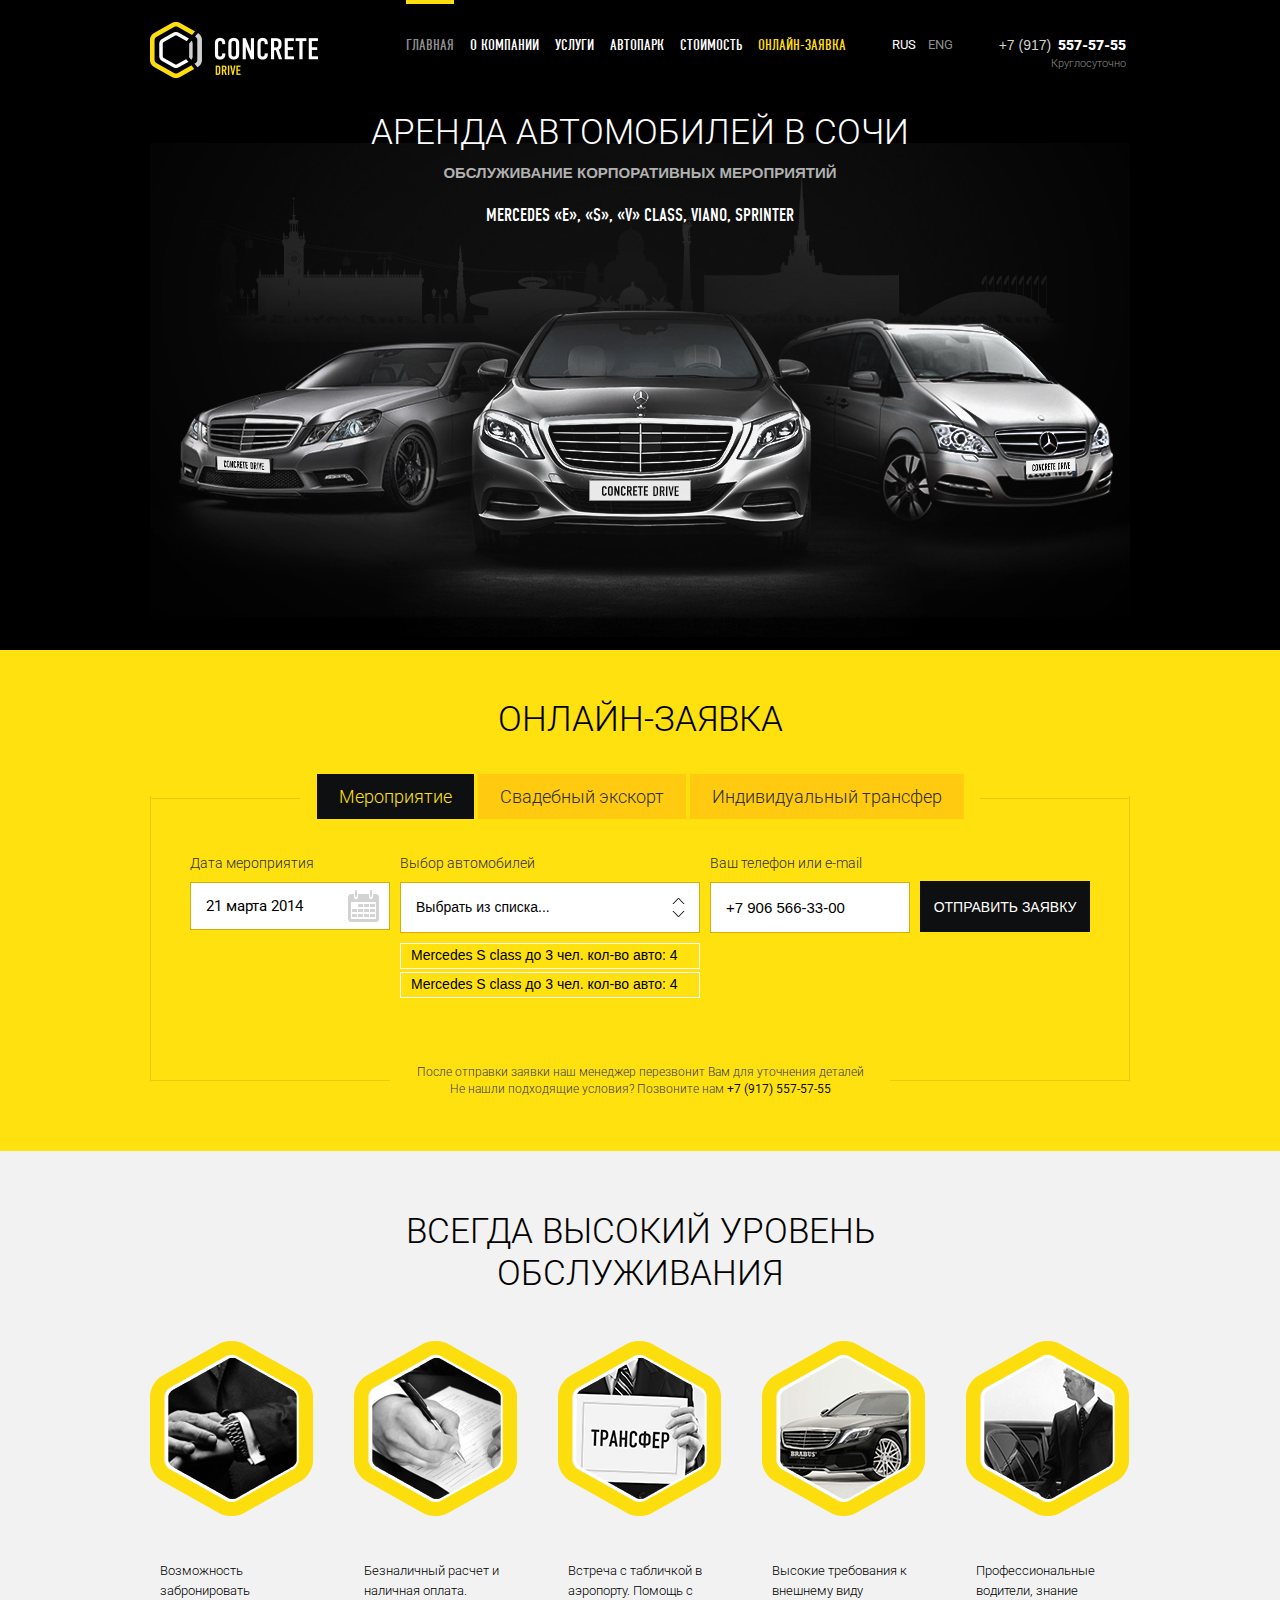
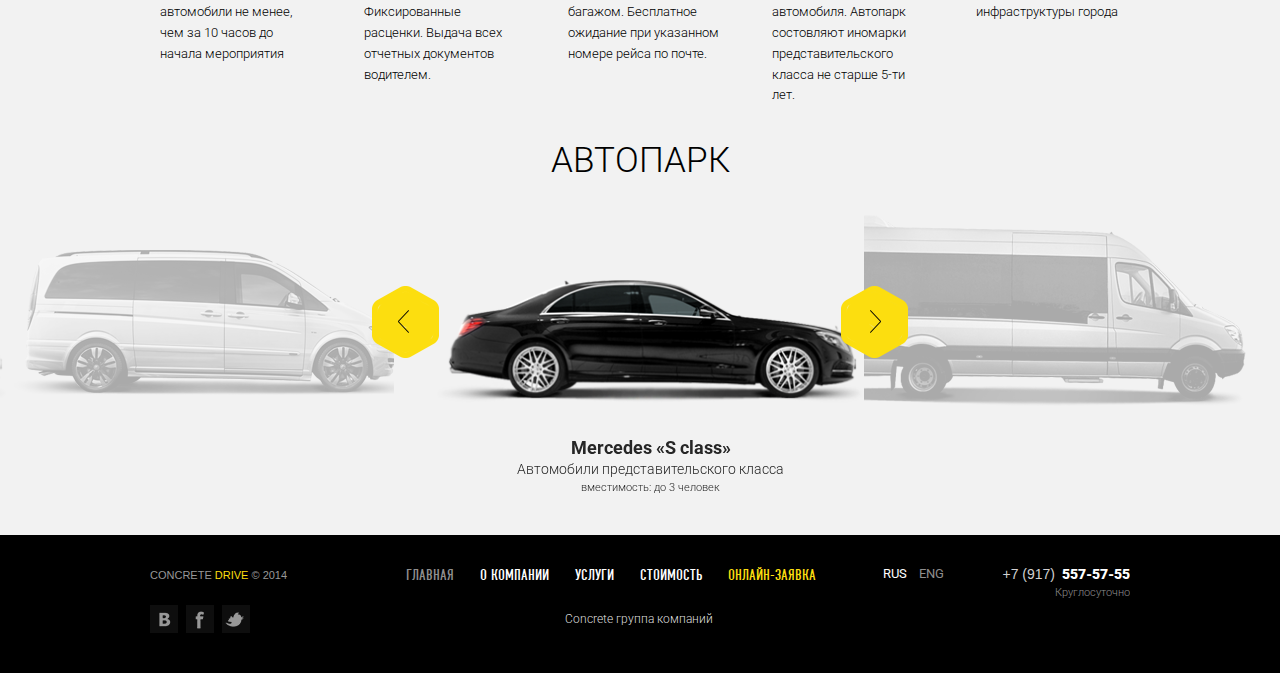
==== commit 7a961d12: "add datepicker" ====
--- a/index.html
+++ b/index.html
@@ -9,6 +9,7 @@
     <meta content="telephone=no" name="format-detection">
     <meta content="width=device-width, initial-scale=1.0" name="viewport">
     <link href="http://fonts.googleapis.com/css?family=Roboto:400,300,700,900&amp;subset=latin,cyrillic" rel="stylesheet" type="text/css">
+    <link href="css/jquery-ui.css" rel="stylesheet">
     <link href="css/screen.css" rel="stylesheet">
   </head>
   <body>
@@ -69,7 +70,9 @@
                   <div class="form-row">
                     <div class="form-col m-col1">
                       <div class="form-title">Дата мероприятия</div>
-                      <div class="form-date"><span class="form-date-day">21 марта 2014</span><i class="form-date-ico"></i></div>
+                      <div class="form-date">
+                        <input type="text" placeholder="21 марта 2014" class="form-date-day js-datepicker"><i class="form-date-ico"></i>
+                      </div>
                     </div>
                     <div class="form-col m-col2">
                       <div class="form-title">Выбор автомобилей</div>
--- a/css/screen.css
+++ b/css/screen.css
@@ -197,8 +197,14 @@
 .form .form-col.m-col3 { width: 200px; }
 .form .form-col.m-col4 { width: 170px; }
 .form .form-title { min-height: 19px; margin-bottom: 8px; color: #302f2f; font-family: "Roboto", sans-serif; font-weight: 300; font-style: normal; }
-.form .form-date { padding: 14px 15px; background: white; border: 1px solid #d9ac0e; font-size: 15px; text-align: left; font-family: "Roboto", sans-serif; font-weight: 400; font-style: normal; position: relative; cursor: pointer; }
-.form .form-date .form-date-ico { position: absolute; top: 50%; margin-top: -16px; right: 11px; text-align: right; background: url('../img/icons-s4392cb8907.png') 0 -29px no-repeat; width: 31px; height: 32px; }
+.form .form-date { font-size: 15px; background: white; text-align: left; font-family: "Roboto", sans-serif; font-weight: 400; font-style: normal; position: relative; cursor: pointer; }
+.form .form-date .form-date-day { width: 168px; padding: 14px 15px; background: transparent; border: 1px solid #d9ac0e; font-family: "Roboto", sans-serif; font-weight: 400; font-style: normal; font-size: 15px; color: black; position: relative; z-index: 22; cursor: pointer; }
+.form .form-date .form-date-day:-ms-input-placeholder { font-family: "Roboto", sans-serif; font-weight: 400; font-style: normal; font-size: 15px; color: black; }
+.form .form-date .form-date-day:-moz-placeholder { font-family: "Roboto", sans-serif; font-weight: 400; font-style: normal; font-size: 15px; color: black; }
+.form .form-date .form-date-day::-moz-placeholder { font-family: "Roboto", sans-serif; font-weight: 400; font-style: normal; font-size: 15px; color: black; }
+.form .form-date .form-date-day::-webkit-input-placeholder { font-family: "Roboto", sans-serif; font-weight: 400; font-style: normal; font-size: 15px; color: black; }
+.form .form-date .form-date-day::placeholder { font-family: "Roboto", sans-serif; font-weight: 400; font-style: normal; font-size: 15px; color: black; }
+.form .form-date .form-date-ico { z-index: 11; position: absolute; top: 50%; margin-top: -16px; right: 11px; text-align: right; background: url('../img/icons-s4392cb8907.png') 0 -29px no-repeat; width: 31px; height: 32px; }
 .form .form-select { padding: 15px 15px; background: white; border: 1px solid #d9ac0e; position: relative; cursor: pointer; }
 .form .form-select .form-select-ico { background: url('../img/icons-s4392cb8907.png') 0 0 no-repeat; width: 13px; height: 19px; position: absolute; top: 50%; margin-top: -10px; right: 14px; }
 .form .input { width: 168px; padding: 16px 15px; background: white; border: 1px solid #d9ac0e; font-size: 15px; color: black; }
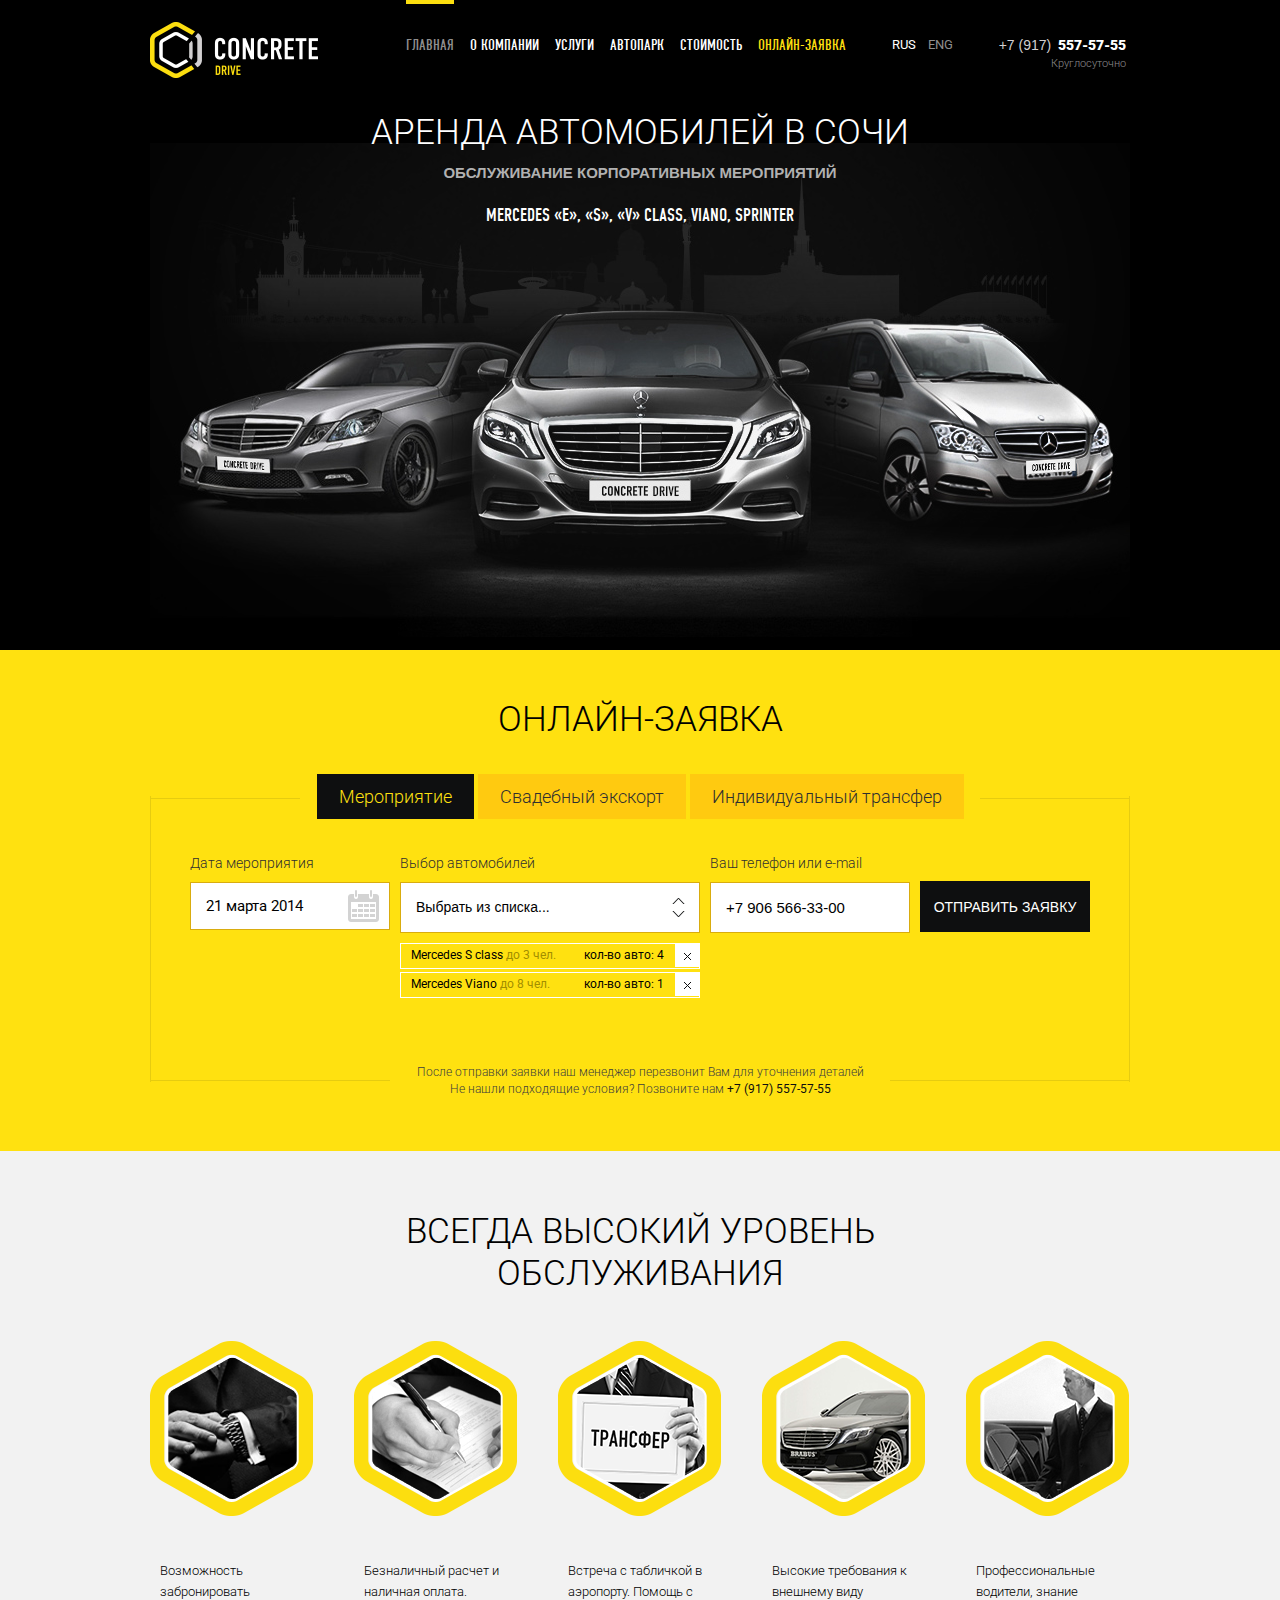
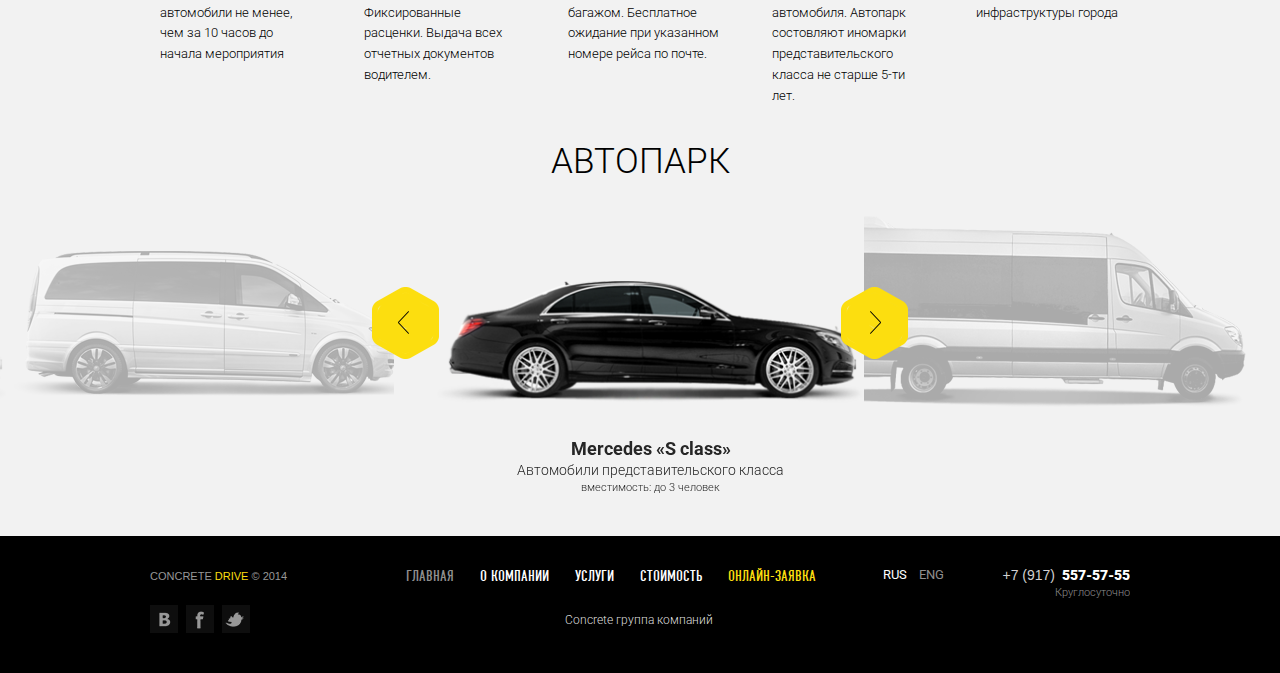
==== commit d3c8032d: "mobile tab" ====
--- a/index.html
+++ b/index.html
@@ -80,10 +80,16 @@
                       <div class="form-list">
                         <ul>
                           <li>
-                            <div class="form-list-item">Mercedes S class до 3 чел. кол-во авто: 4</div>
+                            <div class="form-list-item">
+                              <div class="form-list-auto"><span>Mercedes S class </span><span class="form-list-note">до 3 чел. </span></div>
+                              <div class="form-list-summ">кол-во авто: 4</div><i class="form-list-del"></i>
+                            </div>
                           </li>
                           <li>
-                            <div class="form-list-item">Mercedes S class до 3 чел. кол-во авто: 4</div>
+                            <div class="form-list-item">
+                              <div class="form-list-auto"><span>Mercedes Viano </span><span class="form-list-note">до 8 чел.</span></div>
+                              <div class="form-list-summ">кол-во авто: 1</div><i class="form-list-del"></i>
+                            </div>
                           </li>
                         </ul>
                       </div>
--- a/css/screen.css
+++ b/css/screen.css
@@ -71,7 +71,7 @@
 
 h1 { font-family: "Roboto", sans-serif; font-weight: 300; font-style: normal; font-size: 35px; text-transform: uppercase; }
 
-.logo { margin-top: 22px; margin-right: 80px; display: inline-block; vertical-align: middle; background: url('../img/icons-s4392cb8907.png') 0 -1084px no-repeat; width: 168px; height: 56px; font-size: 0; }
+.logo { margin-top: 22px; margin-right: 80px; display: inline-block; vertical-align: middle; background: url('../img/icons-s55709443d4.png') 0 -1117px no-repeat; width: 168px; height: 56px; font-size: 0; }
 
 .nav-overlay { display: none; z-index: 999; position: absolute; top: 0; bottom: 0; left: 0; right: 0; background: black; filter: progid:DXImageTransform.Microsoft.Alpha(Opacity=90); opacity: 0.9; }
 
@@ -81,7 +81,7 @@
 .nav.m-footer .nav-note { width: 478px; margin-top: 25px; text-align: center; font-size: 12px; font-family: "Roboto", sans-serif; font-weight: 300; font-style: normal; color: #dfdfdf; }
 .nav.m-footer li { margin-left: 26px; }
 .nav.m-footer li:first-child { margin-left: 18px; }
-.nav .nav-ico { display: none; cursor: pointer; background: url('../img/icons-s4392cb8907.png') 0 -1150px no-repeat; width: 24px; height: 21px; position: absolute; top: 73px; right: 27px; }
+.nav .nav-ico { display: none; cursor: pointer; background: url('../img/icons-s55709443d4.png') 0 -1183px no-repeat; width: 24px; height: 21px; position: absolute; top: 73px; right: 27px; }
 .nav ul { margin-left: -12px; *zoom: 1; }
 .nav ul:after { content: " "; display: table; clear: both; }
 .nav li { float: left; margin-left: 16px; }
@@ -153,9 +153,9 @@
 .social li:first-child { margin-left: 0; }
 .social a { display: block; }
 .social a:hover { filter: progid:DXImageTransform.Microsoft.Alpha(Opacity=80); opacity: 0.8; }
-.social a.vk { background: url('../img/icons-s4392cb8907.png') 0 -1472px no-repeat; width: 28px; height: 28px; }
-.social a.fb { background: url('../img/icons-s4392cb8907.png') 0 -71px no-repeat; width: 28px; height: 28px; }
-.social a.tw { background: url('../img/icons-s4392cb8907.png') 0 -1434px no-repeat; width: 28px; height: 28px; }
+.social a.vk { background: url('../img/icons-s55709443d4.png') 0 -1505px no-repeat; width: 28px; height: 28px; }
+.social a.fb { background: url('../img/icons-s55709443d4.png') 0 -71px no-repeat; width: 28px; height: 28px; }
+.social a.tw { background: url('../img/icons-s55709443d4.png') 0 -1467px no-repeat; width: 28px; height: 28px; }
 
 .wrap { padding: 60px 0 40px; background: #f2f2f2; }
 
@@ -165,7 +165,7 @@
 .service .service-item { width: 164px; margin-left: 40px; float: left; }
 .service .service-item:first-child { margin-left: 0; }
 .service .service-media { margin-top: 14px; margin-bottom: 59px; position: relative; }
-.service .service-media:before { content: ""; background: url('../img/icons-s4392cb8907.png') 0 -109px no-repeat; width: 163px; height: 175px; position: absolute; top: -13px; left: 0px; }
+.service .service-media:before { content: ""; background: url('../img/icons-s55709443d4.png') 0 -109px no-repeat; width: 163px; height: 175px; position: absolute; top: -13px; left: 0px; }
 .service .service-img { width: 135px; height: 148px; margin: 0 auto; overflow: hidden; }
 .service .service-descr { padding-left: 10px; font-size: 13px; line-height: 1.6; font-family: "Roboto", sans-serif; font-weight: 300; font-style: normal; }
 
@@ -183,9 +183,9 @@
 .slider .slider-descr .slider-descr-note { font-size: 14px; font-family: "Roboto", sans-serif; font-weight: 300; font-style: normal; }
 .slider .slider-descr .slider-descr-capacity { font-size: 11px; font-family: "Roboto", sans-serif; font-weight: 300; font-style: normal; }
 .slider .slick-prev:before, .slider .slick-next:before { content: none; }
-.slider .slick-prev { background: url('../img/icons-s4392cb8907.png') 0 -1352px no-repeat; width: 67px; height: 72px; position: absolute; top: 95px; left: 33%; margin-left: -50px; z-index: 666; cursor: pointer; }
+.slider .slick-prev { background: url('../img/icons-s55709443d4.png') 0 -1385px no-repeat; width: 67px; height: 72px; position: absolute; top: 95px; left: 33%; margin-left: -50px; z-index: 666; cursor: pointer; }
 .slider .slick-prev:hover { filter: progid:DXImageTransform.Microsoft.Alpha(Opacity=70); opacity: 0.7; }
-.slider .slick-next { background: url('../img/icons-s4392cb8907.png') 0 -1270px no-repeat; width: 67px; height: 72px; position: absolute; top: 95px; right: 33%; margin-right: -50px; z-index: 666; cursor: pointer; }
+.slider .slick-next { background: url('../img/icons-s55709443d4.png') 0 -1303px no-repeat; width: 67px; height: 72px; position: absolute; top: 95px; right: 33%; margin-right: -50px; z-index: 666; cursor: pointer; }
 .slider .slick-next:hover { filter: progid:DXImageTransform.Microsoft.Alpha(Opacity=70); opacity: 0.7; }
 
 .form .form-row { *zoom: 1; text-align: left; }
@@ -204,9 +204,9 @@
 .form .form-date .form-date-day::-moz-placeholder { font-family: "Roboto", sans-serif; font-weight: 400; font-style: normal; font-size: 15px; color: black; }
 .form .form-date .form-date-day::-webkit-input-placeholder { font-family: "Roboto", sans-serif; font-weight: 400; font-style: normal; font-size: 15px; color: black; }
 .form .form-date .form-date-day::placeholder { font-family: "Roboto", sans-serif; font-weight: 400; font-style: normal; font-size: 15px; color: black; }
-.form .form-date .form-date-ico { z-index: 11; position: absolute; top: 50%; margin-top: -16px; right: 11px; text-align: right; background: url('../img/icons-s4392cb8907.png') 0 -29px no-repeat; width: 31px; height: 32px; }
+.form .form-date .form-date-ico { z-index: 11; position: absolute; top: 50%; margin-top: -16px; right: 11px; text-align: right; background: url('../img/icons-s55709443d4.png') 0 -29px no-repeat; width: 31px; height: 32px; }
 .form .form-select { padding: 15px 15px; background: white; border: 1px solid #d9ac0e; position: relative; cursor: pointer; }
-.form .form-select .form-select-ico { background: url('../img/icons-s4392cb8907.png') 0 0 no-repeat; width: 13px; height: 19px; position: absolute; top: 50%; margin-top: -10px; right: 14px; }
+.form .form-select .form-select-ico { background: url('../img/icons-s55709443d4.png') 0 0 no-repeat; width: 13px; height: 19px; position: absolute; top: 50%; margin-top: -10px; right: 14px; }
 .form .input { width: 168px; padding: 16px 15px; background: white; border: 1px solid #d9ac0e; font-size: 15px; color: black; }
 .form .input:-ms-input-placeholder { font-size: 15px; color: black; }
 .form .input:-moz-placeholder { font-size: 15px; color: black; }
@@ -219,9 +219,16 @@
 .form .input:focus::-webkit-input-placeholder { color: transparent; }
 .form .input:focus::placeholder { color: transparent; }
 .form .form-btn { width: 100%; height: 51px; background: #0e0f10; font-size: 14px; text-transform: uppercase; color: white; }
+.form .form-btn:hover { background: #39414b; }
 .form .form-list ul { margin-top: 10px; }
-.form .form-list li { padding: 2px 10px; margin-top: 3px; background: transparent; border: 1px solid white; }
+.form .form-list li { padding: 3px 0 4px 10px; margin-top: 3px; background: transparent; border: 1px solid white; position: relative; }
 .form .form-list li:first-child { margin-top: 0; }
+.form .form-list .form-list-item { font-size: 12px; font-family: "Roboto", sans-serif; font-weight: 400; font-style: normal; }
+.form .form-list .form-list-item .form-list-auto { width: 170px; display: inline-block; vertical-align: top; }
+.form .form-list .form-list-item .form-list-auto span { color: black; }
+.form .form-list .form-list-item .form-list-auto span.form-list-note { color: #a28e00; }
+.form .form-list .form-list-item .form-list-summ { width: 90px; display: inline-block; vertical-align: top; }
+.form .form-list .form-list-item .form-list-del { position: absolute; top: 0; right: 0; background: url('../img/icons-s55709443d4.png') 0 -1084px no-repeat; width: 24px; height: 23px; cursor: pointer; }
 
 @media only screen and (max-width: 500px) { body { min-width: 100%; }
   header .header-in, footer .footer-in, .slide .slide-in, .bid .bid-in, .service .service-in { width: 100%; }
@@ -232,9 +239,9 @@
   .nav ul { display: none; padding-top: 10px; padding-bottom: 16px; z-index: 999; position: absolute; left: 0; right: 0; top: 0; background: #fcde0f; }
   .nav ul li { margin-left: 0; float: none; background: #fcde0f; text-align: center; }
   .nav ul li.mobile { margin-bottom: 20px; font-size: 24px; text-transform: uppercase; color: black; }
-  .nav ul li.mobile .nav-ico2 { margin-right: 16px; display: inline-block; vertical-align: middle; background: url('../img/icons-s4392cb8907.png') 0 -1181px no-repeat; width: 24px; height: 21px; }
+  .nav ul li.mobile .nav-ico2 { margin-right: 16px; display: inline-block; vertical-align: middle; background: url('../img/icons-s55709443d4.png') 0 -1214px no-repeat; width: 24px; height: 21px; }
   .nav ul li.mobile span { display: inline-block; vertical-align: middle; }
-  .nav ul li.mobile .nav-close { background: url('../img/icons-s4392cb8907.png') 0 -1212px no-repeat; width: 51px; height: 48px; position: absolute; top: 0; right: 0; }
+  .nav ul li.mobile .nav-close { background: url('../img/icons-s55709443d4.png') 0 -1245px no-repeat; width: 51px; height: 48px; position: absolute; top: 0; right: 0; }
   .nav ul li a { padding: 9px 0; font-size: 20px; color: black; }
   .nav ul li a.is-special, .nav ul li a.is-active { color: black; }
   .nav ul li a:hover { background: white; }
@@ -245,13 +252,15 @@
   .tel .tel-num-pref, .tel .tel-num-num { border-bottom: 1px dashed #666666; }
   .tel .tel-num-pref { display: inline-block; line-height: 18px; }
   .tel .tel-num .tel-num-num { padding-left: 8px; margin-left: 0; }
+  .bid { padding-bottom: 0px; }
   .bid .bid-in { padding-top: 30px; }
   .bid h1 { margin-bottom: 20px; font-size: 24px; }
   .tab { padding-bottom: 30px; }
-  .tab .tab-nav li { width: 270px; margin-top: 10px; }
+  .tab .tab-nav li { width: 270px; margin-top: 10px; margin-left: 0; }
   .tab .tab-nav li.m-first:before, .tab .tab-nav li.m-last:before { content: none; }
   .tab .tab-nav li.m-first { margin-top: 0; }
   .tab .tab-nav li .tab-link { padding: 10px 0px; }
+  .tab .tab-content { padding: 20px 7px 0; }
   .tab .tab-detail { width: 290px; margin: 30px auto 0; position: static; }
   .tab .tab-detail:before, .tab .tab-detail:after { content: none; }
   footer { min-height: 193px; padding: 27px 0 0px; }
@@ -274,4 +283,16 @@
   .service .service-items .service-item .service-media { margin-bottom: 40px; }
   .slider { padding-bottom: 70px; }
   .slider .slider-media { height: 115px; line-height: 115px; margin-bottom: 120px; }
-  .slider .slider-media img { height: 100%; margin: 0 auto; } }
+  .slider .slider-media img { height: 100%; margin: 0 auto; }
+  .form .form-row .form-col { float: none; margin-bottom: 20px; margin-left: 0; }
+  .form .form-row .form-col.m-col1 { width: 310px; }
+  .form .form-row .form-col.m-col2 { width: 310px; }
+  .form .form-row .form-col.m-col3 { width: 310px; }
+  .form .form-row .form-col.m-col4 { width: 170px; margin: 0 auto; }
+  .form .form-date .form-date-day { width: 278px; }
+  .form .input { width: 278px; }
+  .form .input:-ms-input-placeholder { color: transparent; }
+  .form .input:-moz-placeholder { color: transparent; }
+  .form .input::-moz-placeholder { color: transparent; }
+  .form .input::-webkit-input-placeholder { color: transparent; }
+  .form .input::placeholder { color: transparent; } }
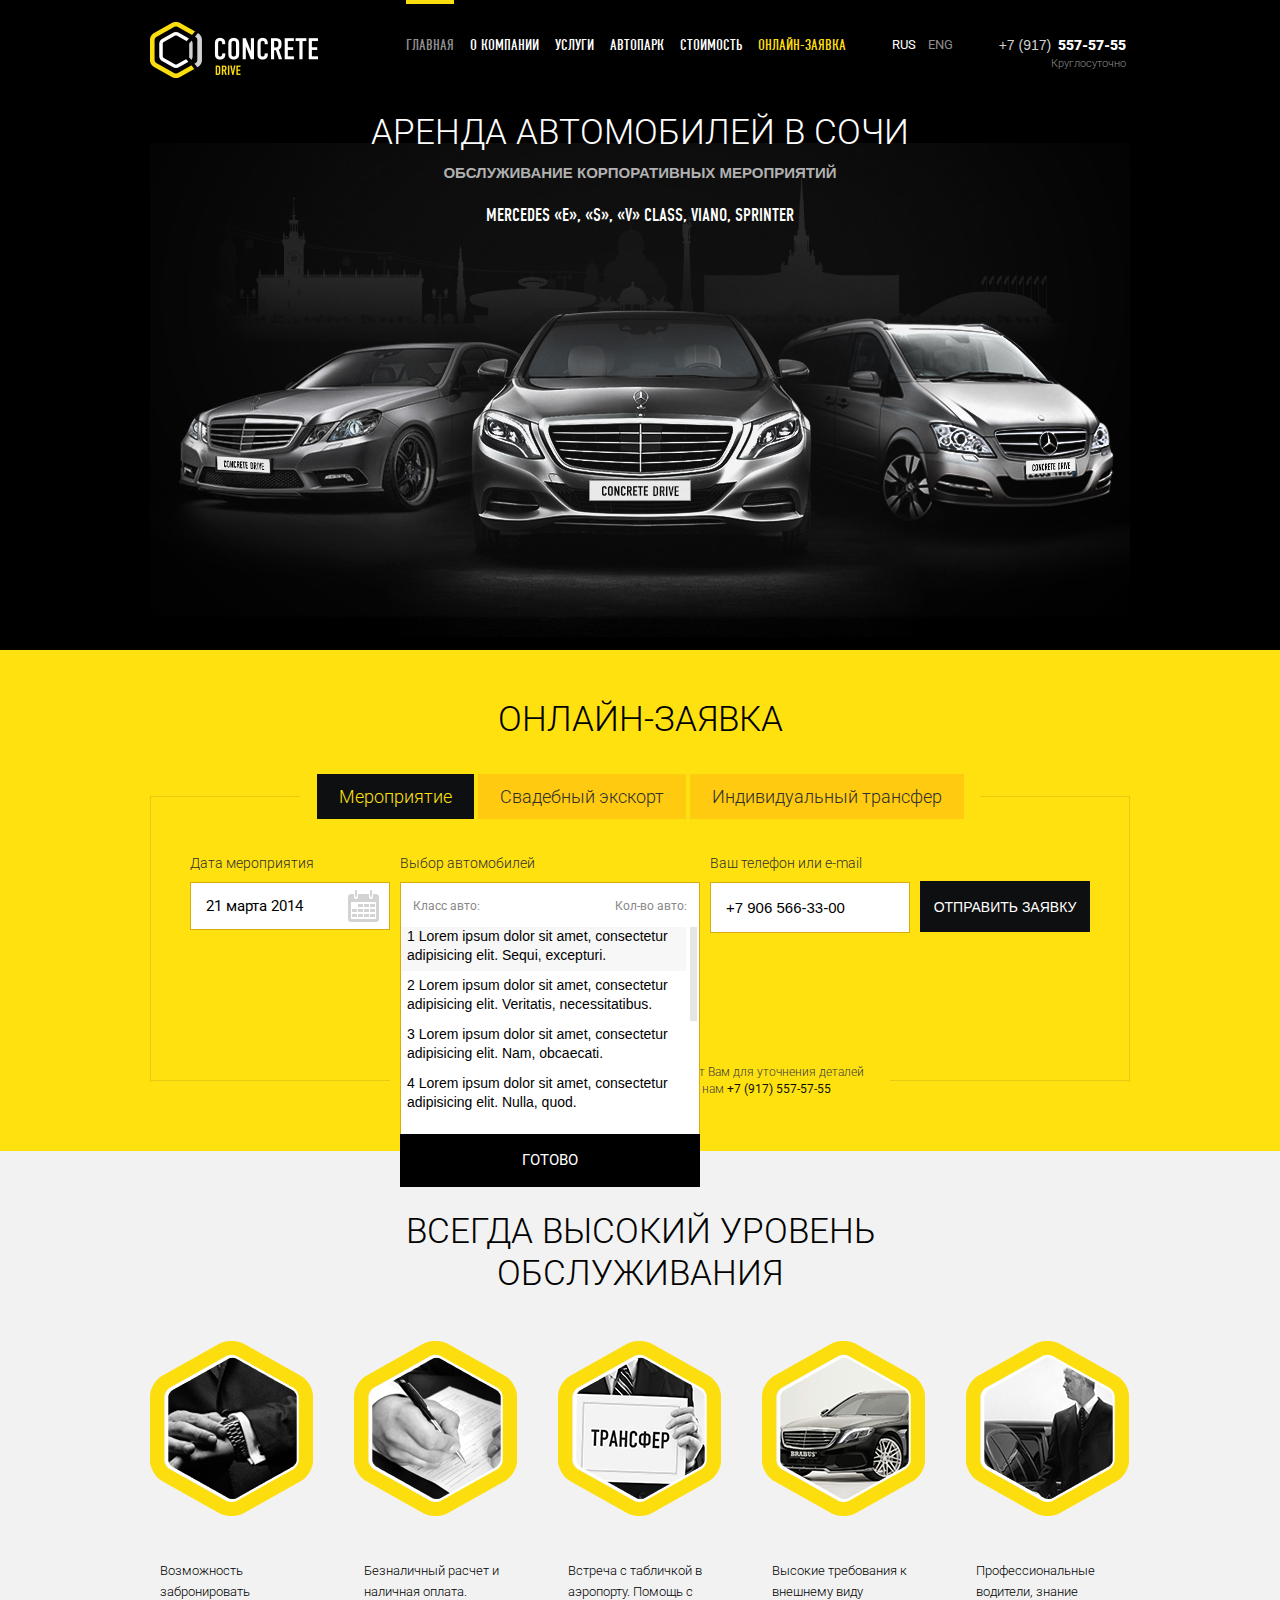
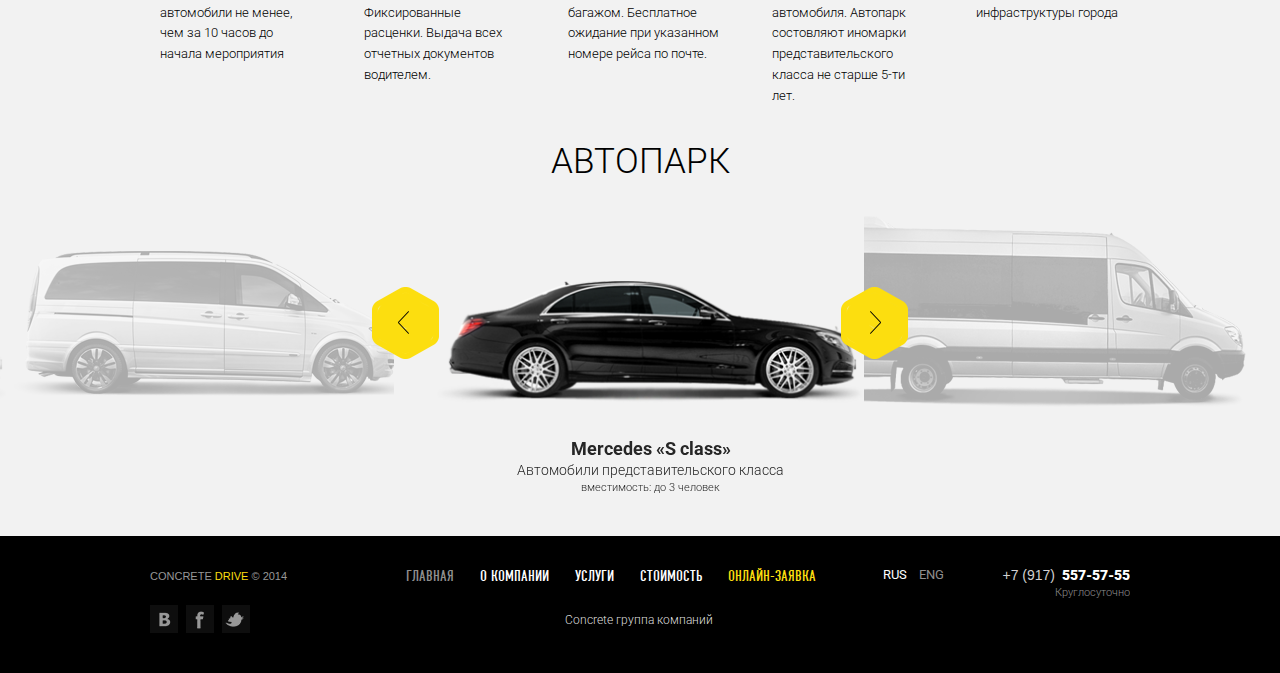
==== commit 9626f974: "popup init" ====
--- a/index.html
+++ b/index.html
@@ -10,6 +10,7 @@
     <meta content="width=device-width, initial-scale=1.0" name="viewport">
     <link href="http://fonts.googleapis.com/css?family=Roboto:400,300,700,900&amp;subset=latin,cyrillic" rel="stylesheet" type="text/css">
     <link href="css/jquery-ui.css" rel="stylesheet">
+    <link href="css/jquery.mCustomScrollbar.css" rel="stylesheet">
     <link href="css/screen.css" rel="stylesheet">
   </head>
   <body>
@@ -76,7 +77,26 @@
                     </div>
                     <div class="form-col m-col2">
                       <div class="form-title">Выбор автомобилей</div>
-                      <div class="form-select js-select"><span class="form-select-meta">Выбрать из списка...</span><i class="form-select-ico"></i></div>
+                      <div class="form-select">
+                        <div class="form-select-on js-select"><span class="form-select-meta">Выбрать из списка...</span><i class="form-select-ico"></i></div>
+                        <div class="popup">
+                          <div class="popup-topper">
+                            <div class="popup-topper-left">Класс авто:</div>
+                            <div class="popup-topper-right">Кол-во авто:</div>
+                          </div>
+                          <ul class="popup-list js-scroll">
+                            <li class="popup-list-item is-active"> 1 Lorem ipsum dolor sit amet, consectetur adipisicing elit. Sequi, excepturi.</li>
+                            <li class="popup-list-item"> 2 Lorem ipsum dolor sit amet, consectetur adipisicing elit. Veritatis, necessitatibus.</li>
+                            <li class="popup-list-item"> 3 Lorem ipsum dolor sit amet, consectetur adipisicing elit. Nam, obcaecati.</li>
+                            <li class="popup-list-item"> 4 Lorem ipsum dolor sit amet, consectetur adipisicing elit. Nulla, quod.</li>
+                            <li class="popup-list-item"> 5 Lorem ipsum dolor sit amet, consectetur adipisicing elit. Nulla, quod.</li>
+                            <li class="popup-list-item"> 6 Lorem ipsum dolor sit amet, consectetur adipisicing elit. Nulla, quod.</li>
+                            <li class="popup-list-item"> 7 Lorem ipsum dolor sit amet, consectetur adipisicing elit. Nulla, quod.</li>
+                            <li class="popup-list-item"> 8 Lorem ipsum dolor sit amet, consectetur adipisicing elit. Nulla, quod.</li>
+                          </ul>
+                          <button class="popup-btn js-popup-ok">готово</button>
+                        </div>
+                      </div>
                       <div class="form-list">
                         <ul>
                           <li>
--- a/css/screen.css
+++ b/css/screen.css
@@ -130,13 +130,13 @@
 .bid .bid-in { padding: 45px 0 0px; }
 .bid h1 { margin-bottom: 30px; text-align: center; }
 
-.tab { padding-bottom: 100px; overflow: hidden; text-align: center; position: relative; }
+.tab { padding-bottom: 100px; text-align: center; position: relative; }
 .tab .tab-nav { text-align: center; font-size: 0; position: relative; }
 .tab .tab-nav li { display: inline-block; vertical-align: middle; margin-left: 4px; }
 .tab .tab-nav li:first-child { margin-left: 0; }
 .tab .tab-nav li.is-active a { background: #0e0f10; color: #ffe110; }
-.tab .tab-nav li.m-first:before { content: ""; width: 150px; height: 1px; background: #e6cc10; position: absolute; top: 24px; left: 0; }
-.tab .tab-nav li.m-last:before { content: ""; width: 150px; height: 1px; background: #e6cc10; position: absolute; top: 24px; right: 0; }
+.tab .tab-nav li.m-first:before { content: ""; width: 150px; height: 1px; background: #e6cc10; position: absolute; top: 22px; left: 0; }
+.tab .tab-nav li.m-last:before { content: ""; width: 150px; height: 1px; background: #e6cc10; position: absolute; top: 22px; right: 0; }
 .tab .tab-nav .tab-link { display: block; padding: 10px 22px; background: #ffca10; font-size: 18px; font-family: "Roboto", sans-serif; font-weight: 300; font-style: normal; text-decoration: none; color: #302f2f; }
 .tab .tab-content { padding: 35px 40px 0; position: relative; }
 .tab .tab-content:before, .tab .tab-content:after { content: ""; width: 1px; background: #e6cc10; position: absolute; top: -23px; bottom: -84px; }
@@ -205,7 +205,8 @@
 .form .form-date .form-date-day::-webkit-input-placeholder { font-family: "Roboto", sans-serif; font-weight: 400; font-style: normal; font-size: 15px; color: black; }
 .form .form-date .form-date-day::placeholder { font-family: "Roboto", sans-serif; font-weight: 400; font-style: normal; font-size: 15px; color: black; }
 .form .form-date .form-date-ico { z-index: 11; position: absolute; top: 50%; margin-top: -16px; right: 11px; text-align: right; background: url('../img/icons-s55709443d4.png') 0 -29px no-repeat; width: 31px; height: 32px; }
-.form .form-select { padding: 15px 15px; background: white; border: 1px solid #d9ac0e; position: relative; cursor: pointer; }
+.form .form-select { position: relative; }
+.form .form-select .form-select-on { padding: 15px 15px; background: white; border: 1px solid #d9ac0e; cursor: pointer; }
 .form .form-select .form-select-ico { background: url('../img/icons-s55709443d4.png') 0 0 no-repeat; width: 13px; height: 19px; position: absolute; top: 50%; margin-top: -10px; right: 14px; }
 .form .input { width: 168px; padding: 16px 15px; background: white; border: 1px solid #d9ac0e; font-size: 15px; color: black; }
 .form .input:-ms-input-placeholder { font-size: 15px; color: black; }
@@ -229,6 +230,22 @@
 .form .form-list .form-list-item .form-list-auto span.form-list-note { color: #a28e00; }
 .form .form-list .form-list-item .form-list-summ { width: 90px; display: inline-block; vertical-align: top; }
 .form .form-list .form-list-item .form-list-del { position: absolute; top: 0; right: 0; background: url('../img/icons-s55709443d4.png') 0 -1084px no-repeat; width: 24px; height: 23px; cursor: pointer; }
+
+.popup { background: white; border: 1px solid #d9ac0e; position: absolute; top: 0px; left: 0px; right: 0px; z-index: 777; cursor: auto; }
+.popup .popup-topper { *zoom: 1; padding: 15px 12px 12px; }
+.popup .popup-topper:after { content: " "; display: table; clear: both; }
+.popup .popup-topper .popup-topper-left, .popup .popup-topper .popup-topper-right { width: 50%; font-family: "Roboto", sans-serif; font-weight: 400; font-style: normal; font-size: 12px; color: #878787; }
+.popup .popup-topper .popup-topper-left { float: left; }
+.popup .popup-topper .popup-topper-right { float: right; text-align: right; }
+.popup .popup-list { max-height: 192px; margin-bottom: 15px; }
+.popup .popup-list .popup-list-item { padding: 0 8px 0 6px; min-height: 44px; margin-bottom: 5px; }
+.popup .popup-list .popup-list-item.is-active { background: #f7f7f7; }
+.popup .popup-btn { width: 100%; height: 53px; line-height: 53px; margin-bottom: -1px; background: black; font-family: "Roboto", sans-serif; font-weight: 400; font-style: normal; font-size: 15px; text-transform: uppercase; color: white; position: relative; }
+.popup .popup-btn:hover { background: #39414b; }
+.popup .popup-btn:hover:before, .popup .popup-btn:hover:after { background: #39414b; }
+.popup .popup-btn:before, .popup .popup-btn:after { content: ""; width: 1px; background: black; position: absolute; top: 0; bottom: 0; }
+.popup .popup-btn:before { left: -1px; }
+.popup .popup-btn:after { right: -1px; }
 
 @media only screen and (max-width: 500px) { body { min-width: 100%; }
   header .header-in, footer .footer-in, .slide .slide-in, .bid .bid-in, .service .service-in { width: 100%; }
@@ -285,12 +302,12 @@
   .slider .slider-media { height: 115px; line-height: 115px; margin-bottom: 120px; }
   .slider .slider-media img { height: 100%; margin: 0 auto; }
   .form .form-row .form-col { float: none; margin-bottom: 20px; margin-left: 0; }
-  .form .form-row .form-col.m-col1 { width: 310px; }
-  .form .form-row .form-col.m-col2 { width: 310px; }
-  .form .form-row .form-col.m-col3 { width: 310px; }
+  .form .form-row .form-col.m-col1 { width: 100%; }
+  .form .form-row .form-col.m-col2 { width: 100%; }
+  .form .form-row .form-col.m-col3 { width: 100%; }
   .form .form-row .form-col.m-col4 { width: 170px; margin: 0 auto; }
-  .form .form-date .form-date-day { width: 278px; }
-  .form .input { width: 278px; }
+  .form .form-date .form-date-day { width: 100%; -moz-box-sizing: border-box; -webkit-box-sizing: border-box; box-sizing: border-box; }
+  .form .input { width: 100%; -moz-box-sizing: border-box; -webkit-box-sizing: border-box; box-sizing: border-box; }
   .form .input:-ms-input-placeholder { color: transparent; }
   .form .input:-moz-placeholder { color: transparent; }
   .form .input::-moz-placeholder { color: transparent; }
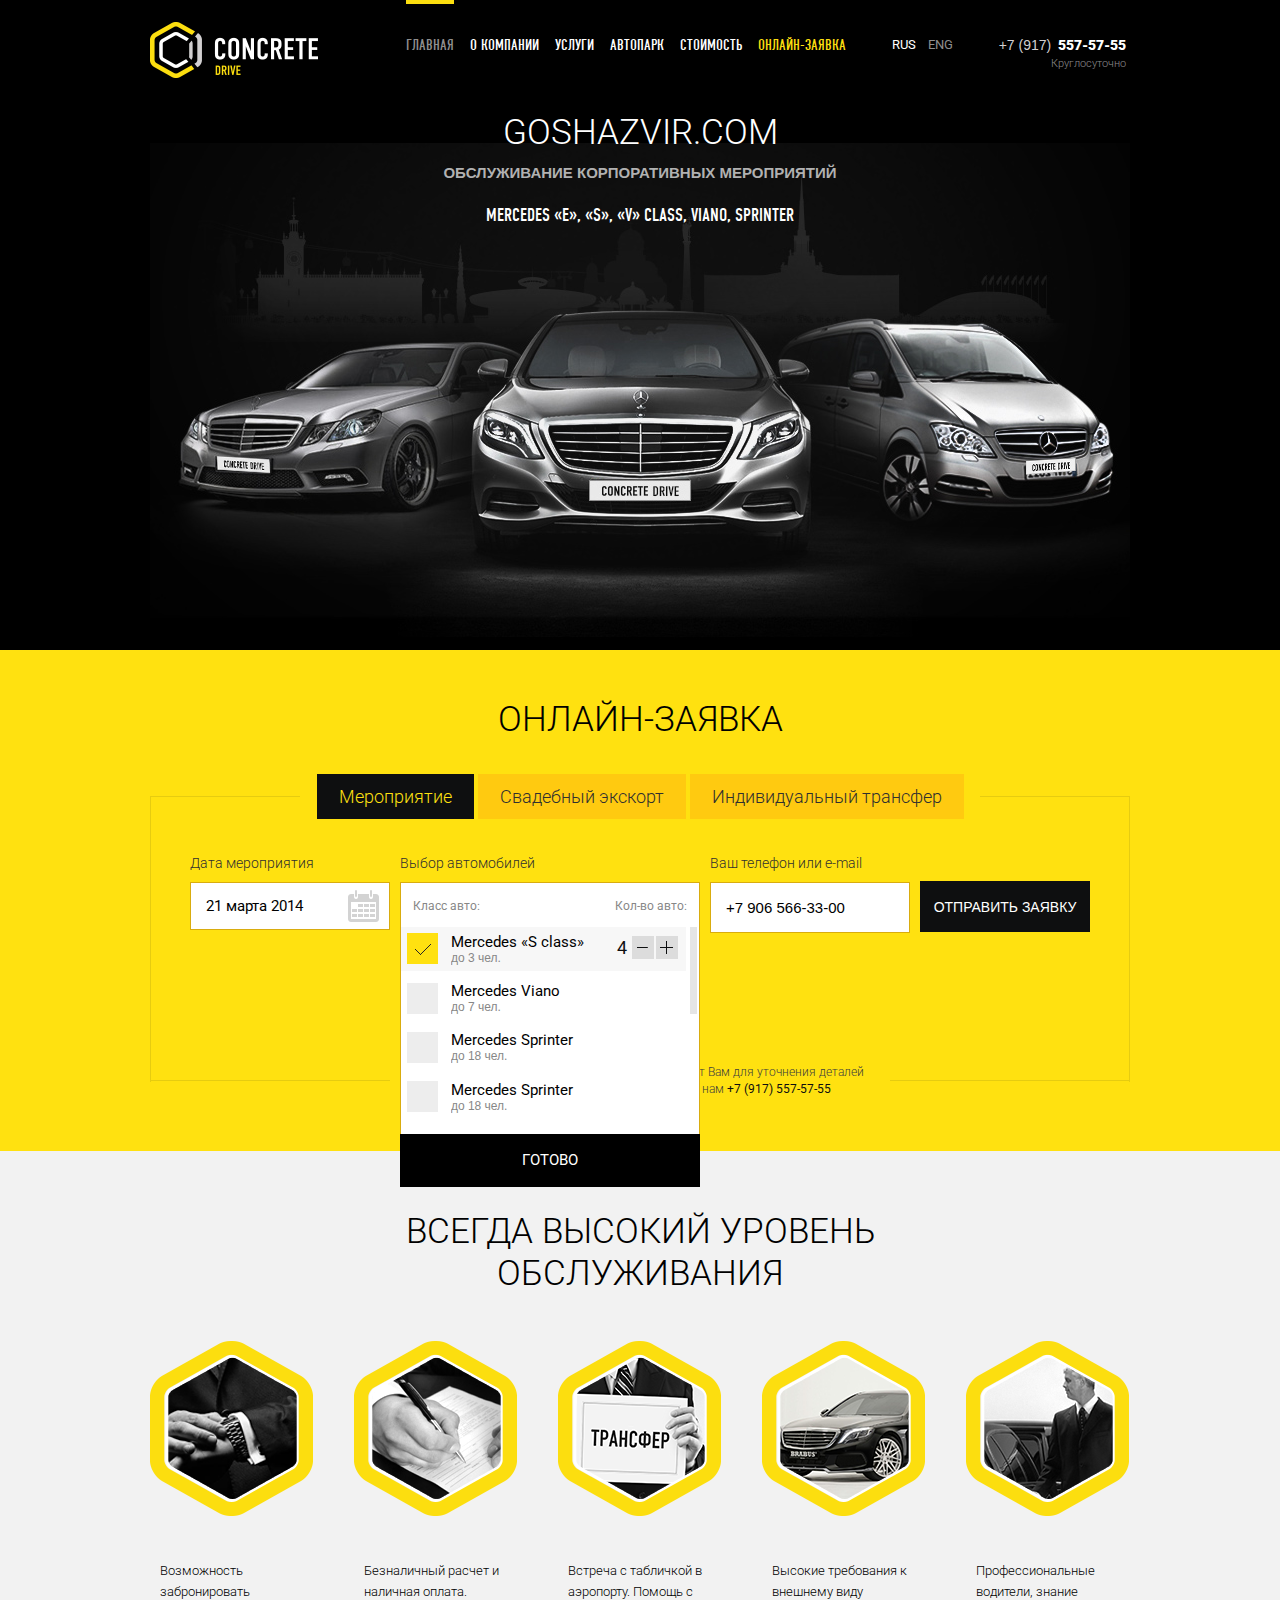
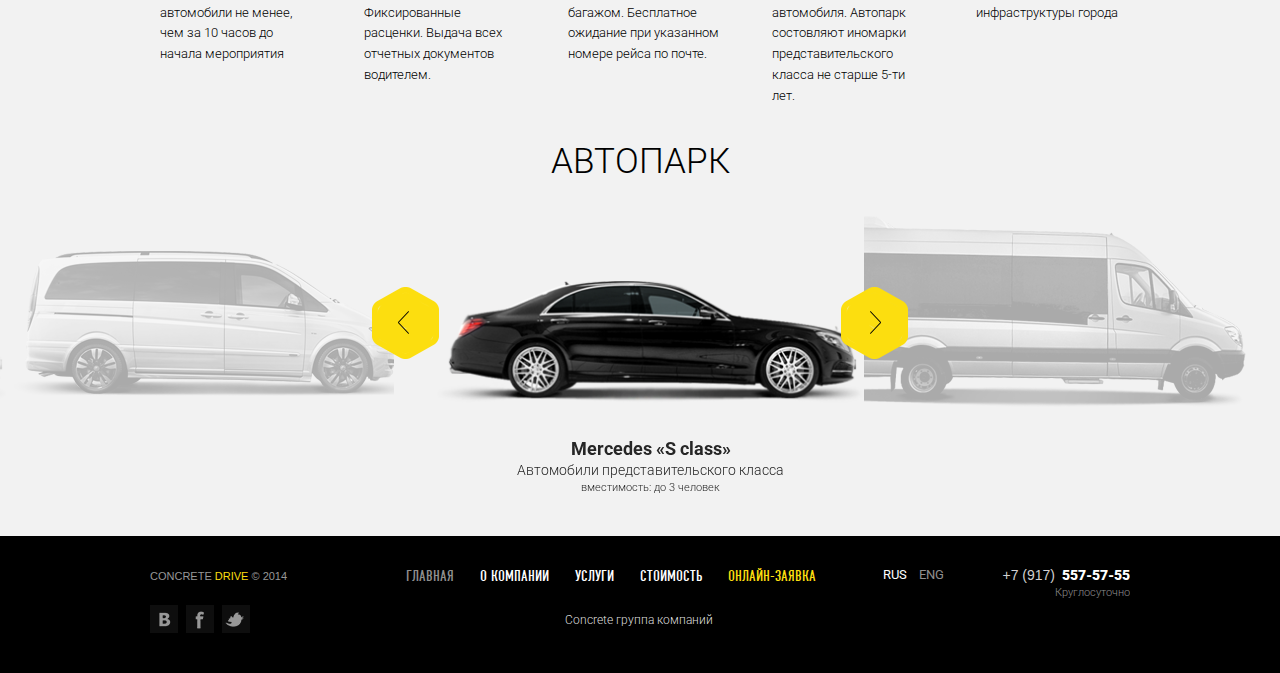
==== commit 3d76a5d1: "upd" ====
--- a/index.html
+++ b/index.html
@@ -51,7 +51,7 @@
           </div>
         </header>
         <div class="slide-in">
-          <h1>Аренда автомобилей в Сочи</h1>
+          <h1>goshazvir.com</h1>
           <h3 class="h3-info">обслуживание корпоративных мероприятий</h3>
           <h3 class="h3-type">mercedes «e», «S», «V»  class,  viano,  sprinter</h3>
         </div>
@@ -85,10 +85,62 @@
                             <div class="popup-topper-right">Кол-во авто:</div>
                           </div>
                           <ul class="popup-list js-scroll">
-                            <li class="popup-list-item is-active"> 1 Lorem ipsum dolor sit amet, consectetur adipisicing elit. Sequi, excepturi.</li>
-                            <li class="popup-list-item"> 2 Lorem ipsum dolor sit amet, consectetur adipisicing elit. Veritatis, necessitatibus.</li>
-                            <li class="popup-list-item"> 3 Lorem ipsum dolor sit amet, consectetur adipisicing elit. Nam, obcaecati.</li>
-                            <li class="popup-list-item"> 4 Lorem ipsum dolor sit amet, consectetur adipisicing elit. Nulla, quod.</li>
+                            <li class="popup-list-item is-active">
+                              <label for="check1">
+                                <div class="checkbox">
+                                  <input type="checkbox" checked id="check1"><span class="checkbox-ico"></span>
+                                </div>
+                                <div class="label">
+                                  <div class="label-title">Mercedes «S class»</div>
+                                  <div class="label-meta">до 3 чел.</div>
+                                </div>
+                              </label>
+                              <div class="summ">
+                                <input type="text" value="4"><a href="#" class="summ-minus"></a><a href="#" class="summ-plus"></a>
+                              </div>
+                            </li>
+                            <li class="popup-list-item">
+                              <label for="check2">
+                                <div class="checkbox">
+                                  <input type="checkbox" id="check2"><span class="checkbox-ico"></span>
+                                </div>
+                                <div class="label">
+                                  <div class="label-title">Mercedes Viano</div>
+                                  <div class="label-meta">до 7 чел.</div>
+                                </div>
+                              </label>
+                              <div class="summ">
+                                <input type="text" value="4"><a href="#" class="summ-minus"></a><a href="#" class="summ-plus"></a>
+                              </div>
+                            </li>
+                            <li class="popup-list-item">
+                              <label for="check3">
+                                <div class="checkbox">
+                                  <input type="checkbox" id="check3"><span class="checkbox-ico"></span>
+                                </div>
+                                <div class="label">
+                                  <div class="label-title">Mercedes Sprinter</div>
+                                  <div class="label-meta">до 18 чел.</div>
+                                </div>
+                              </label>
+                              <div class="summ">
+                                <input type="text" value="4"><a href="#" class="summ-minus"></a><a href="#" class="summ-plus"></a>
+                              </div>
+                            </li>
+                            <li class="popup-list-item">
+                              <label for="check4">
+                                <div class="checkbox">
+                                  <input type="checkbox" id="check4"><span class="checkbox-ico"></span>
+                                </div>
+                                <div class="label">
+                                  <div class="label-title">Mercedes Sprinter</div>
+                                  <div class="label-meta">до 18 чел.</div>
+                                </div>
+                              </label>
+                              <div class="summ">
+                                <input type="text" value="4"><a href="#" class="summ-minus"></a><a href="#" class="summ-plus"></a>
+                              </div>
+                            </li>
                             <li class="popup-list-item"> 5 Lorem ipsum dolor sit amet, consectetur adipisicing elit. Nulla, quod.</li>
                             <li class="popup-list-item"> 6 Lorem ipsum dolor sit amet, consectetur adipisicing elit. Nulla, quod.</li>
                             <li class="popup-list-item"> 7 Lorem ipsum dolor sit amet, consectetur adipisicing elit. Nulla, quod.</li>
--- a/css/screen.css
+++ b/css/screen.css
@@ -71,7 +71,7 @@
 
 h1 { font-family: "Roboto", sans-serif; font-weight: 300; font-style: normal; font-size: 35px; text-transform: uppercase; }
 
-.logo { margin-top: 22px; margin-right: 80px; display: inline-block; vertical-align: middle; background: url('../img/icons-s55709443d4.png') 0 -1117px no-repeat; width: 168px; height: 56px; font-size: 0; }
+.logo { margin-top: 22px; margin-right: 80px; display: inline-block; vertical-align: middle; background: url('../img/icons-sc43d977d54.png') 0 -1199px no-repeat; width: 168px; height: 56px; font-size: 0; }
 
 .nav-overlay { display: none; z-index: 999; position: absolute; top: 0; bottom: 0; left: 0; right: 0; background: black; filter: progid:DXImageTransform.Microsoft.Alpha(Opacity=90); opacity: 0.9; }
 
@@ -81,7 +81,7 @@
 .nav.m-footer .nav-note { width: 478px; margin-top: 25px; text-align: center; font-size: 12px; font-family: "Roboto", sans-serif; font-weight: 300; font-style: normal; color: #dfdfdf; }
 .nav.m-footer li { margin-left: 26px; }
 .nav.m-footer li:first-child { margin-left: 18px; }
-.nav .nav-ico { display: none; cursor: pointer; background: url('../img/icons-s55709443d4.png') 0 -1183px no-repeat; width: 24px; height: 21px; position: absolute; top: 73px; right: 27px; }
+.nav .nav-ico { display: none; cursor: pointer; background: url('../img/icons-sc43d977d54.png') 0 -1298px no-repeat; width: 24px; height: 21px; position: absolute; top: 73px; right: 27px; }
 .nav ul { margin-left: -12px; *zoom: 1; }
 .nav ul:after { content: " "; display: table; clear: both; }
 .nav li { float: left; margin-left: 16px; }
@@ -153,9 +153,9 @@
 .social li:first-child { margin-left: 0; }
 .social a { display: block; }
 .social a:hover { filter: progid:DXImageTransform.Microsoft.Alpha(Opacity=80); opacity: 0.8; }
-.social a.vk { background: url('../img/icons-s55709443d4.png') 0 -1505px no-repeat; width: 28px; height: 28px; }
-.social a.fb { background: url('../img/icons-s55709443d4.png') 0 -71px no-repeat; width: 28px; height: 28px; }
-.social a.tw { background: url('../img/icons-s55709443d4.png') 0 -1467px no-repeat; width: 28px; height: 28px; }
+.social a.vk { background: url('../img/icons-sc43d977d54.png') 0 -1653px no-repeat; width: 28px; height: 28px; }
+.social a.fb { background: url('../img/icons-sc43d977d54.png') 0 -153px no-repeat; width: 28px; height: 28px; }
+.social a.tw { background: url('../img/icons-sc43d977d54.png') 0 -1615px no-repeat; width: 28px; height: 28px; }
 
 .wrap { padding: 60px 0 40px; background: #f2f2f2; }
 
@@ -165,7 +165,7 @@
 .service .service-item { width: 164px; margin-left: 40px; float: left; }
 .service .service-item:first-child { margin-left: 0; }
 .service .service-media { margin-top: 14px; margin-bottom: 59px; position: relative; }
-.service .service-media:before { content: ""; background: url('../img/icons-s55709443d4.png') 0 -109px no-repeat; width: 163px; height: 175px; position: absolute; top: -13px; left: 0px; }
+.service .service-media:before { content: ""; background: url('../img/icons-sc43d977d54.png') 0 -191px no-repeat; width: 163px; height: 175px; position: absolute; top: -13px; left: 0px; }
 .service .service-img { width: 135px; height: 148px; margin: 0 auto; overflow: hidden; }
 .service .service-descr { padding-left: 10px; font-size: 13px; line-height: 1.6; font-family: "Roboto", sans-serif; font-weight: 300; font-style: normal; }
 
@@ -183,9 +183,9 @@
 .slider .slider-descr .slider-descr-note { font-size: 14px; font-family: "Roboto", sans-serif; font-weight: 300; font-style: normal; }
 .slider .slider-descr .slider-descr-capacity { font-size: 11px; font-family: "Roboto", sans-serif; font-weight: 300; font-style: normal; }
 .slider .slick-prev:before, .slider .slick-next:before { content: none; }
-.slider .slick-prev { background: url('../img/icons-s55709443d4.png') 0 -1385px no-repeat; width: 67px; height: 72px; position: absolute; top: 95px; left: 33%; margin-left: -50px; z-index: 666; cursor: pointer; }
+.slider .slick-prev { background: url('../img/icons-sc43d977d54.png') 0 -1533px no-repeat; width: 67px; height: 72px; position: absolute; top: 95px; left: 33%; margin-left: -50px; z-index: 666; cursor: pointer; }
 .slider .slick-prev:hover { filter: progid:DXImageTransform.Microsoft.Alpha(Opacity=70); opacity: 0.7; }
-.slider .slick-next { background: url('../img/icons-s55709443d4.png') 0 -1303px no-repeat; width: 67px; height: 72px; position: absolute; top: 95px; right: 33%; margin-right: -50px; z-index: 666; cursor: pointer; }
+.slider .slick-next { background: url('../img/icons-sc43d977d54.png') 0 -1418px no-repeat; width: 67px; height: 72px; position: absolute; top: 95px; right: 33%; margin-right: -50px; z-index: 666; cursor: pointer; }
 .slider .slick-next:hover { filter: progid:DXImageTransform.Microsoft.Alpha(Opacity=70); opacity: 0.7; }
 
 .form .form-row { *zoom: 1; text-align: left; }
@@ -204,10 +204,10 @@
 .form .form-date .form-date-day::-moz-placeholder { font-family: "Roboto", sans-serif; font-weight: 400; font-style: normal; font-size: 15px; color: black; }
 .form .form-date .form-date-day::-webkit-input-placeholder { font-family: "Roboto", sans-serif; font-weight: 400; font-style: normal; font-size: 15px; color: black; }
 .form .form-date .form-date-day::placeholder { font-family: "Roboto", sans-serif; font-weight: 400; font-style: normal; font-size: 15px; color: black; }
-.form .form-date .form-date-ico { z-index: 11; position: absolute; top: 50%; margin-top: -16px; right: 11px; text-align: right; background: url('../img/icons-s55709443d4.png') 0 -29px no-repeat; width: 31px; height: 32px; }
+.form .form-date .form-date-ico { z-index: 11; position: absolute; top: 50%; margin-top: -16px; right: 11px; text-align: right; background: url('../img/icons-sc43d977d54.png') 0 -111px no-repeat; width: 31px; height: 32px; }
 .form .form-select { position: relative; }
 .form .form-select .form-select-on { padding: 15px 15px; background: white; border: 1px solid #d9ac0e; cursor: pointer; }
-.form .form-select .form-select-ico { background: url('../img/icons-s55709443d4.png') 0 0 no-repeat; width: 13px; height: 19px; position: absolute; top: 50%; margin-top: -10px; right: 14px; }
+.form .form-select .form-select-ico { background: url('../img/icons-sc43d977d54.png') 0 0 no-repeat; width: 13px; height: 19px; position: absolute; top: 50%; margin-top: -10px; right: 14px; }
 .form .input { width: 168px; padding: 16px 15px; background: white; border: 1px solid #d9ac0e; font-size: 15px; color: black; }
 .form .input:-ms-input-placeholder { font-size: 15px; color: black; }
 .form .input:-moz-placeholder { font-size: 15px; color: black; }
@@ -229,7 +229,7 @@
 .form .form-list .form-list-item .form-list-auto span { color: black; }
 .form .form-list .form-list-item .form-list-auto span.form-list-note { color: #a28e00; }
 .form .form-list .form-list-item .form-list-summ { width: 90px; display: inline-block; vertical-align: top; }
-.form .form-list .form-list-item .form-list-del { position: absolute; top: 0; right: 0; background: url('../img/icons-s55709443d4.png') 0 -1084px no-repeat; width: 24px; height: 23px; cursor: pointer; }
+.form .form-list .form-list-item .form-list-del { position: absolute; top: 0; right: 0; background: url('../img/icons-sc43d977d54.png') 0 -1166px no-repeat; width: 24px; height: 23px; cursor: pointer; }
 
 .popup { background: white; border: 1px solid #d9ac0e; position: absolute; top: 0px; left: 0px; right: 0px; z-index: 777; cursor: auto; }
 .popup .popup-topper { *zoom: 1; padding: 15px 12px 12px; }
@@ -238,14 +238,31 @@
 .popup .popup-topper .popup-topper-left { float: left; }
 .popup .popup-topper .popup-topper-right { float: right; text-align: right; }
 .popup .popup-list { max-height: 192px; margin-bottom: 15px; }
-.popup .popup-list .popup-list-item { padding: 0 8px 0 6px; min-height: 44px; margin-bottom: 5px; }
+.popup .popup-list .popup-list-item { padding: 6px 8px 6px 6px; margin-bottom: 5px; position: relative; }
 .popup .popup-list .popup-list-item.is-active { background: #f7f7f7; }
+.popup .popup-list .popup-list-item.is-active .summ { display: block; }
 .popup .popup-btn { width: 100%; height: 53px; line-height: 53px; margin-bottom: -1px; background: black; font-family: "Roboto", sans-serif; font-weight: 400; font-style: normal; font-size: 15px; text-transform: uppercase; color: white; position: relative; }
 .popup .popup-btn:hover { background: #39414b; }
 .popup .popup-btn:hover:before, .popup .popup-btn:hover:after { background: #39414b; }
 .popup .popup-btn:before, .popup .popup-btn:after { content: ""; width: 1px; background: black; position: absolute; top: 0; bottom: 0; }
 .popup .popup-btn:before { left: -1px; }
 .popup .popup-btn:after { right: -1px; }
+
+.checkbox { width: 40px; display: inline-block; vertical-align: middle; position: relative; }
+.checkbox input { filter: progid:DXImageTransform.Microsoft.Alpha(Opacity=0); opacity: 0; position: absolute; top: 0; left: 0; }
+.checkbox input:checked + .checkbox-ico { background: url('../img/icons-sc43d977d54.png') 0 -70px no-repeat; width: 31px; height: 31px; }
+.checkbox .checkbox-ico { display: inline-block; vertical-align: middle; background: url('../img/icons-sc43d977d54.png') 0 -29px no-repeat; width: 31px; height: 31px; }
+
+label { width: 200px; display: block; -webkit-touch-callout: none; -webkit-user-select: none; -khtml-user-select: none; -moz-user-select: none; -ms-user-select: none; user-select: none; cursor: pointer; }
+
+.label { width: 155px; width: 155px; display: inline-block; vertical-align: middle; overflow: hidden; line-height: 1.2; }
+.label .label-title { font-size: 15px; font-family: "Roboto", sans-serif; font-weight: 400; font-style: normal; overflow: hidden; -ms-text-overflow: ellipsis; text-overflow: ellipsis; white-space: nowrap; }
+.label .label-meta { width: 155px; font-size: 12px; color: #878787; overflow: hidden; -ms-text-overflow: ellipsis; text-overflow: ellipsis; white-space: nowrap; }
+
+.summ { display: none; position: absolute; top: 9px; right: 8px; z-index: 666; }
+.summ input { width: 20px; display: inline-block; vertical-align: middle; background: transparent; font-size: 18px; font-weight: bold; color: #0e0f10; text-align: center; font-family: "Roboto", sans-serif; font-weight: 400; font-style: normal; }
+.summ .summ-minus { margin-right: 2px; display: inline-block; vertical-align: middle; background: url('../img/icons-sc43d977d54.png') 0 -1265px no-repeat; width: 22px; height: 23px; }
+.summ .summ-plus { display: inline-block; vertical-align: middle; background: url('../img/icons-sc43d977d54.png') 0 -1500px no-repeat; width: 22px; height: 23px; }
 
 @media only screen and (max-width: 500px) { body { min-width: 100%; }
   header .header-in, footer .footer-in, .slide .slide-in, .bid .bid-in, .service .service-in { width: 100%; }
@@ -256,9 +273,9 @@
   .nav ul { display: none; padding-top: 10px; padding-bottom: 16px; z-index: 999; position: absolute; left: 0; right: 0; top: 0; background: #fcde0f; }
   .nav ul li { margin-left: 0; float: none; background: #fcde0f; text-align: center; }
   .nav ul li.mobile { margin-bottom: 20px; font-size: 24px; text-transform: uppercase; color: black; }
-  .nav ul li.mobile .nav-ico2 { margin-right: 16px; display: inline-block; vertical-align: middle; background: url('../img/icons-s55709443d4.png') 0 -1214px no-repeat; width: 24px; height: 21px; }
+  .nav ul li.mobile .nav-ico2 { margin-right: 16px; display: inline-block; vertical-align: middle; background: url('../img/icons-sc43d977d54.png') 0 -1329px no-repeat; width: 24px; height: 21px; }
   .nav ul li.mobile span { display: inline-block; vertical-align: middle; }
-  .nav ul li.mobile .nav-close { background: url('../img/icons-s55709443d4.png') 0 -1245px no-repeat; width: 51px; height: 48px; position: absolute; top: 0; right: 0; }
+  .nav ul li.mobile .nav-close { background: url('../img/icons-sc43d977d54.png') 0 -1360px no-repeat; width: 51px; height: 48px; position: absolute; top: 0; right: 0; }
   .nav ul li a { padding: 9px 0; font-size: 20px; color: black; }
   .nav ul li a.is-special, .nav ul li a.is-active { color: black; }
   .nav ul li a:hover { background: white; }
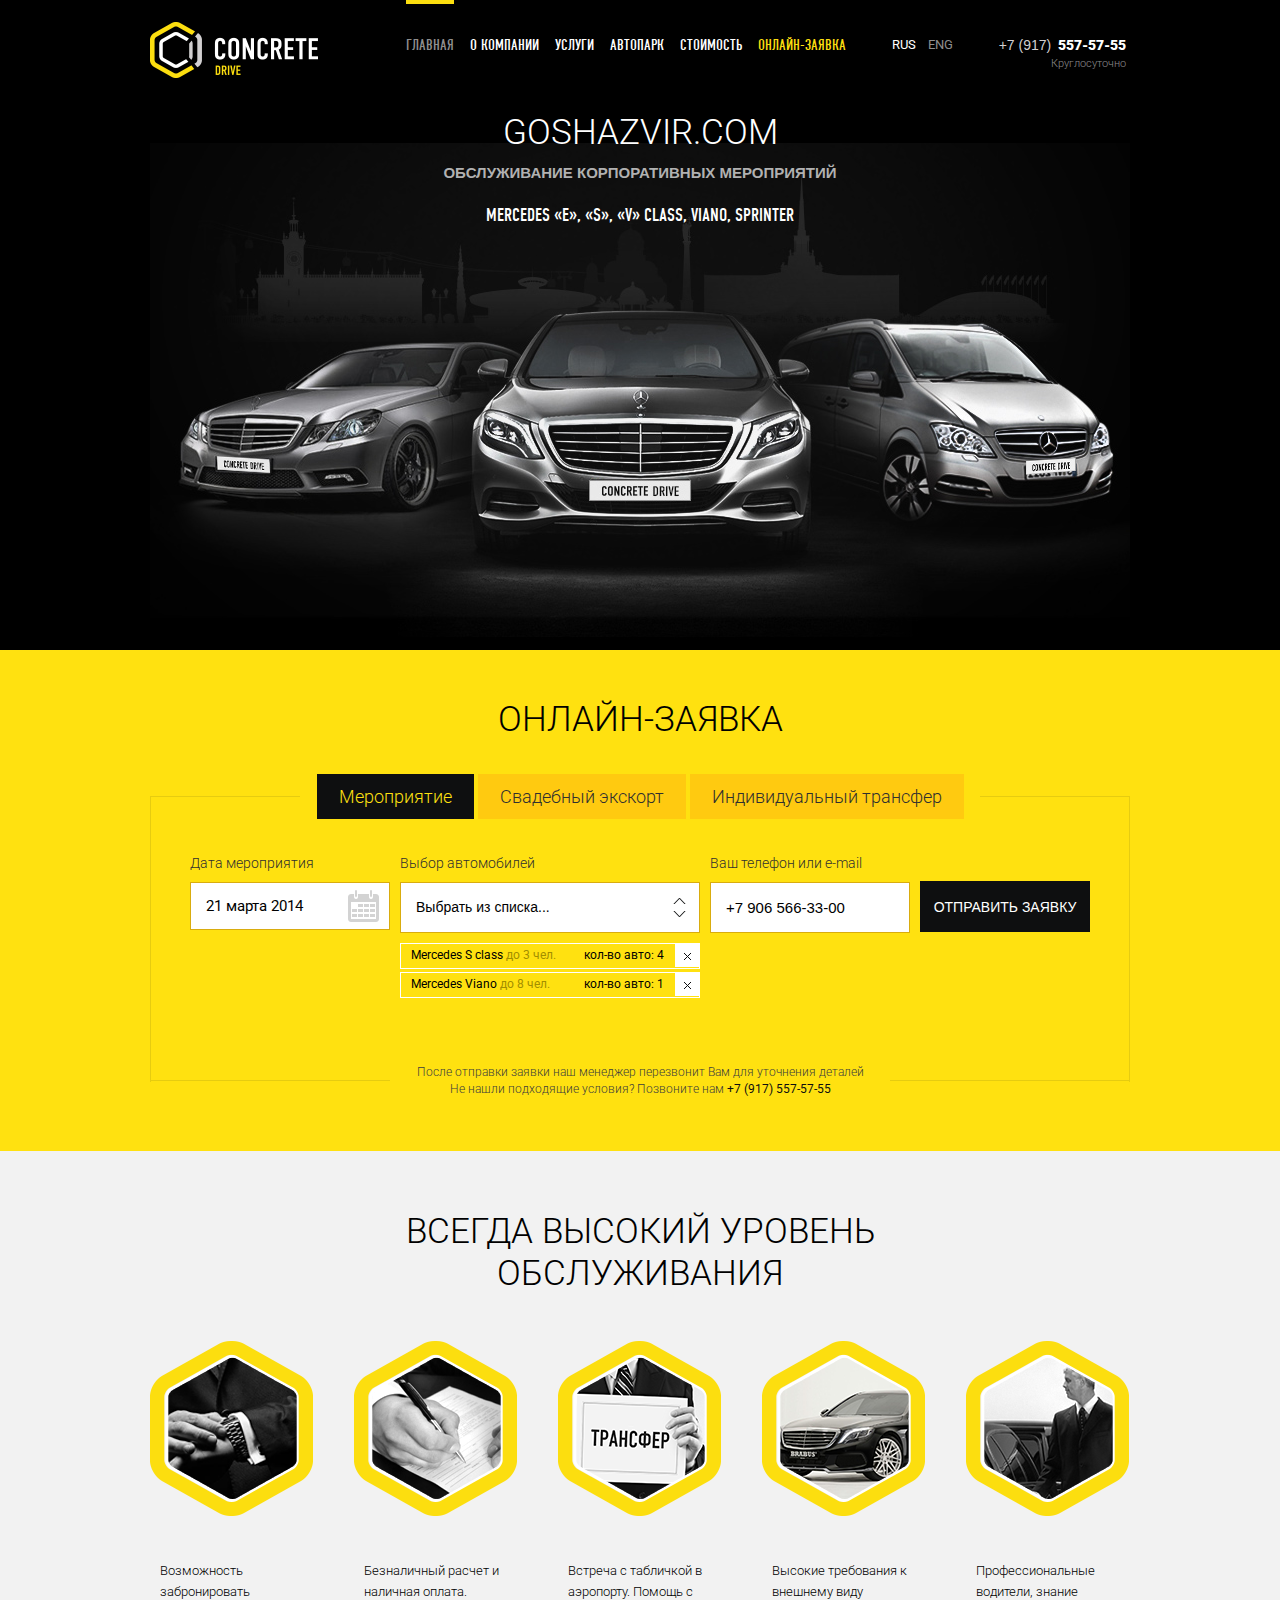
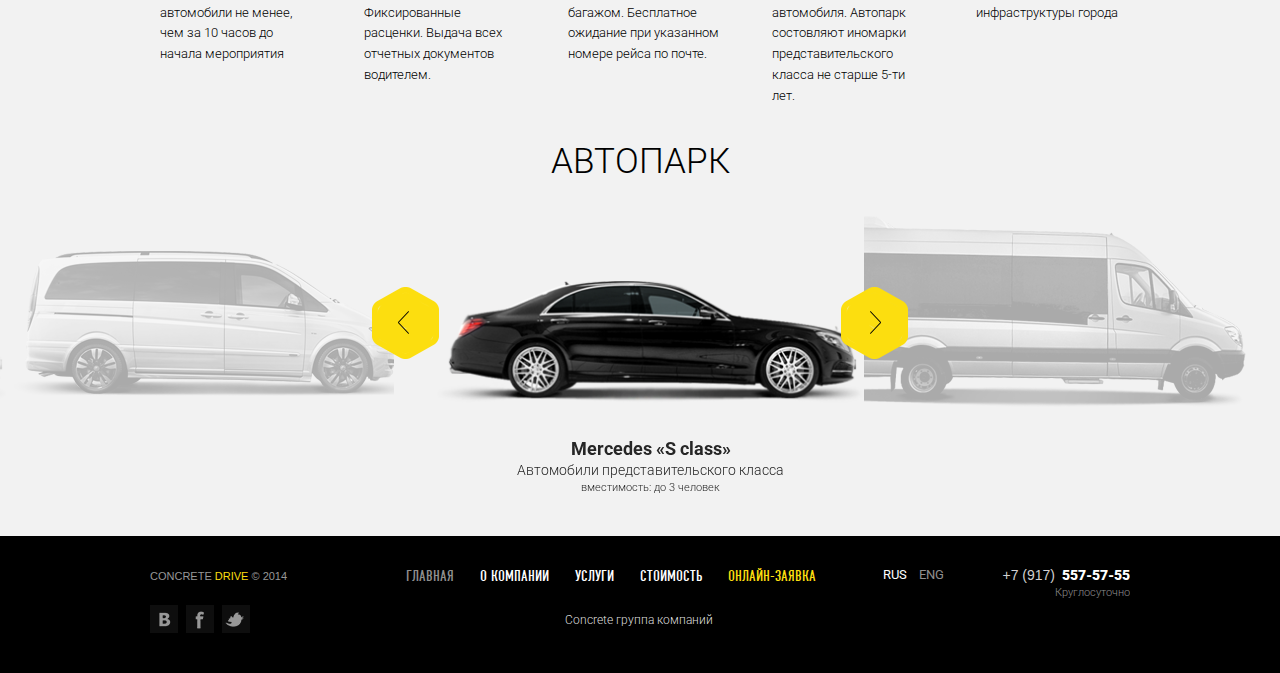
==== commit 28469ef5: "done" ====
--- a/index.html
+++ b/index.html
@@ -79,7 +79,7 @@
                       <div class="form-title">Выбор автомобилей</div>
                       <div class="form-select">
                         <div class="form-select-on js-select"><span class="form-select-meta">Выбрать из списка...</span><i class="form-select-ico"></i></div>
-                        <div class="popup">
+                        <div style="display: none;" class="popup">
                           <div class="popup-topper">
                             <div class="popup-topper-left">Класс авто:</div>
                             <div class="popup-topper-right">Кол-во авто:</div>
@@ -110,7 +110,7 @@
                                 </div>
                               </label>
                               <div class="summ">
-                                <input type="text" value="4"><a href="#" class="summ-minus"></a><a href="#" class="summ-plus"></a>
+                                <input type="text" value="1"><a href="#" class="summ-minus"></a><a href="#" class="summ-plus"></a>
                               </div>
                             </li>
                             <li class="popup-list-item">
@@ -124,7 +124,7 @@
                                 </div>
                               </label>
                               <div class="summ">
-                                <input type="text" value="4"><a href="#" class="summ-minus"></a><a href="#" class="summ-plus"></a>
+                                <input type="text" value="1"><a href="#" class="summ-minus"></a><a href="#" class="summ-plus"></a>
                               </div>
                             </li>
                             <li class="popup-list-item">
@@ -133,12 +133,12 @@
                                   <input type="checkbox" id="check4"><span class="checkbox-ico"></span>
                                 </div>
                                 <div class="label">
-                                  <div class="label-title">Mercedes Sprinter</div>
+                                  <div class="label-title">Hammer limo 6</div>
                                   <div class="label-meta">до 18 чел.</div>
                                 </div>
                               </label>
                               <div class="summ">
-                                <input type="text" value="4"><a href="#" class="summ-minus"></a><a href="#" class="summ-plus"></a>
+                                <input type="text" value="1"><a href="#" class="summ-minus"></a><a href="#" class="summ-plus"></a>
                               </div>
                             </li>
                             <li class="popup-list-item"> 5 Lorem ipsum dolor sit amet, consectetur adipisicing elit. Nulla, quod.</li>
--- a/css/screen.css
+++ b/css/screen.css
@@ -238,7 +238,7 @@
 .popup .popup-topper .popup-topper-left { float: left; }
 .popup .popup-topper .popup-topper-right { float: right; text-align: right; }
 .popup .popup-list { max-height: 192px; margin-bottom: 15px; }
-.popup .popup-list .popup-list-item { padding: 6px 8px 6px 6px; margin-bottom: 5px; position: relative; }
+.popup .popup-list .popup-list-item { padding: 0px 8px 0px 6px; margin-bottom: 5px; position: relative; }
 .popup .popup-list .popup-list-item.is-active { background: #f7f7f7; }
 .popup .popup-list .popup-list-item.is-active .summ { display: block; }
 .popup .popup-btn { width: 100%; height: 53px; line-height: 53px; margin-bottom: -1px; background: black; font-family: "Roboto", sans-serif; font-weight: 400; font-style: normal; font-size: 15px; text-transform: uppercase; color: white; position: relative; }
@@ -253,7 +253,7 @@
 .checkbox input:checked + .checkbox-ico { background: url('../img/icons-sc43d977d54.png') 0 -70px no-repeat; width: 31px; height: 31px; }
 .checkbox .checkbox-ico { display: inline-block; vertical-align: middle; background: url('../img/icons-sc43d977d54.png') 0 -29px no-repeat; width: 31px; height: 31px; }
 
-label { width: 200px; display: block; -webkit-touch-callout: none; -webkit-user-select: none; -khtml-user-select: none; -moz-user-select: none; -ms-user-select: none; user-select: none; cursor: pointer; }
+label { width: 200px; padding: 6px 0; display: block; -webkit-touch-callout: none; -webkit-user-select: none; -khtml-user-select: none; -moz-user-select: none; -ms-user-select: none; user-select: none; cursor: pointer; }
 
 .label { width: 155px; width: 155px; display: inline-block; vertical-align: middle; overflow: hidden; line-height: 1.2; }
 .label .label-title { font-size: 15px; font-family: "Roboto", sans-serif; font-weight: 400; font-style: normal; overflow: hidden; -ms-text-overflow: ellipsis; text-overflow: ellipsis; white-space: nowrap; }
